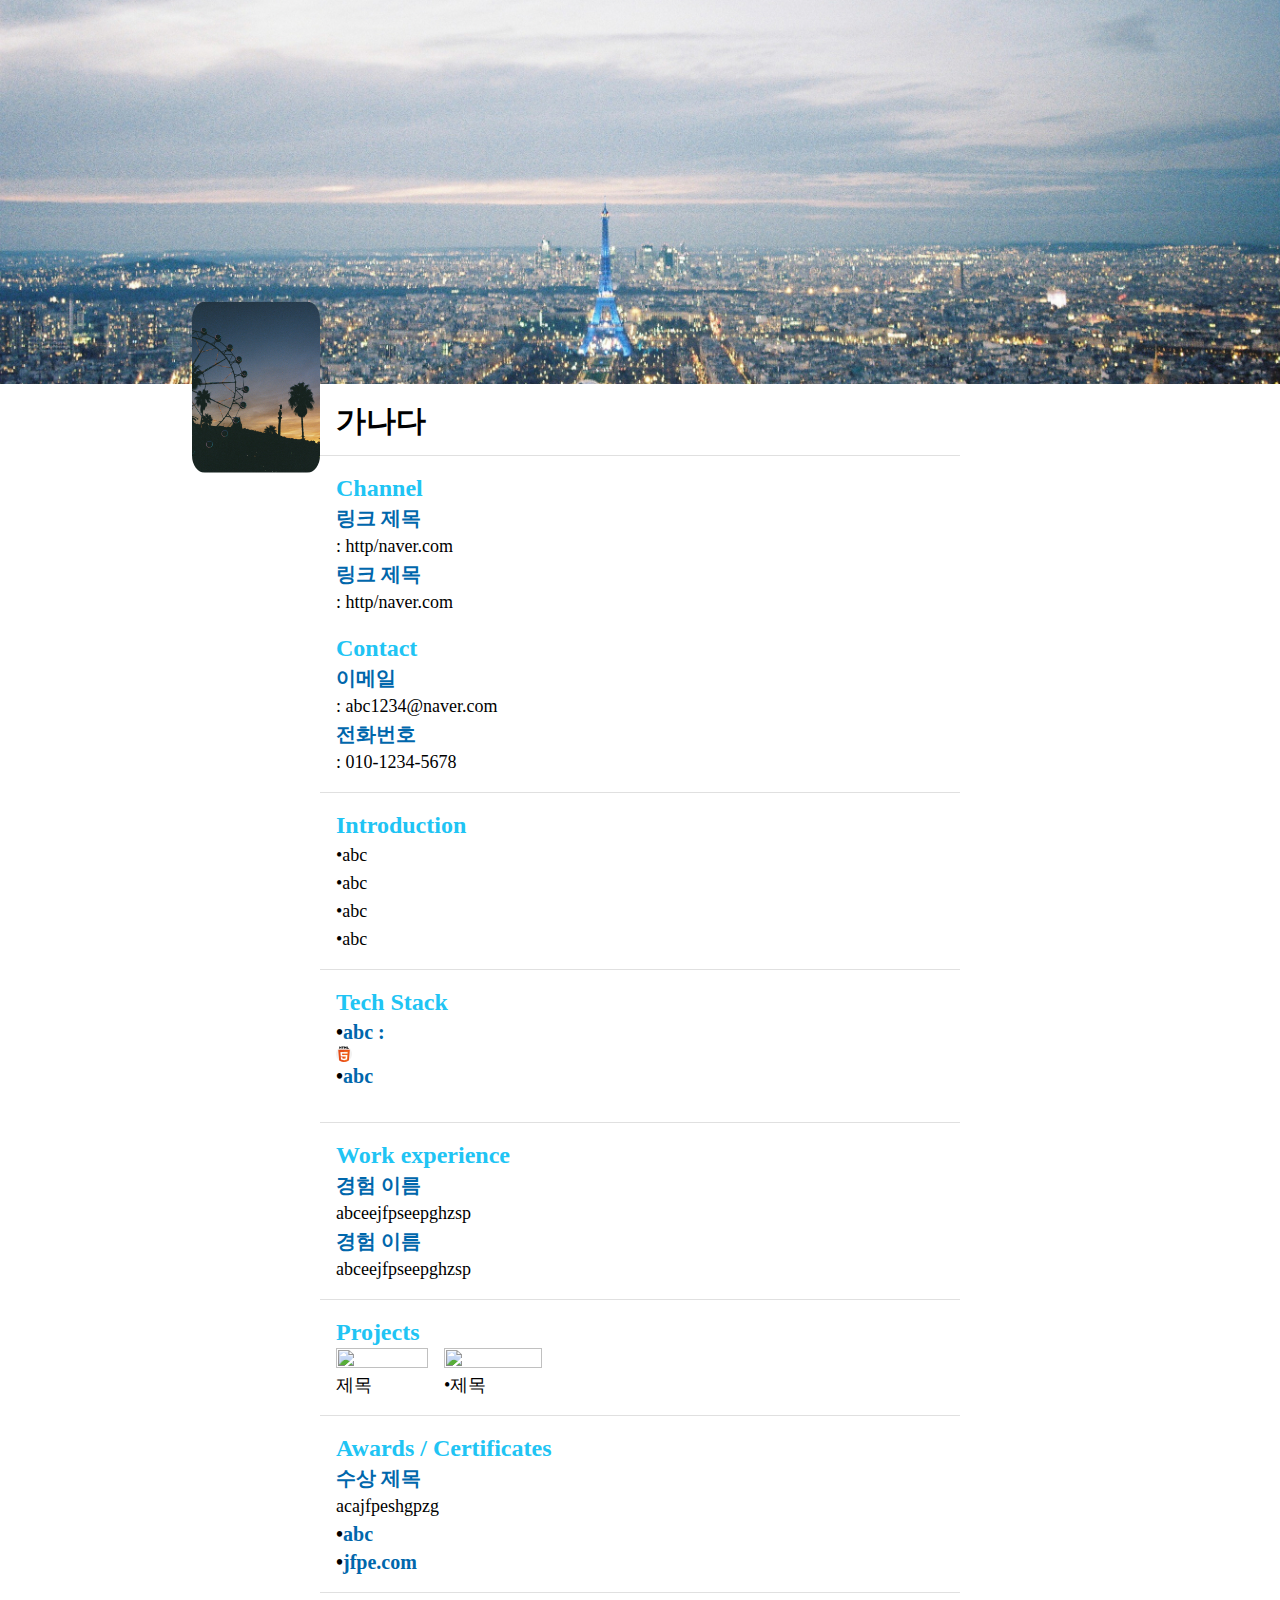
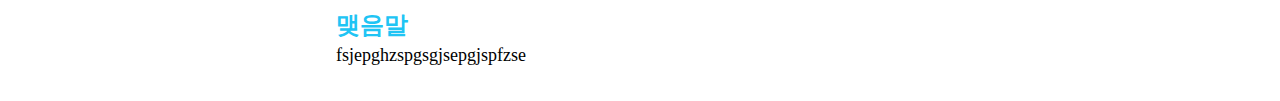
==== index.html @ d82698fc ":lipstick: 추가 수정 사항 작성" ====
<!DOCTYPE html>
<html lang="en">
  <head>
    <meta charset="UTF-8" />
    <meta name="viewport" content="width=device-width, initial-scale=1.0" />
    <title>Document</title>
    <link rel="stylesheet" href="reset.css" />
    <link rel="stylesheet" href="style.css" />
  </head>

  <body>
    <div class="img_background_container">
      <img src="./000024.JPG" alt="Background Image" class="img_background" />
      <!-- <h2 class="text_l">Background Image</h2> -->
      <img src="./000038.JPG" alt="Profile Image" class="img_profile" />
    </div>
    <div class="container">
      <!-- title -->
      <div class="container_content">
        <h1 class="text_xl">가나다</h1>
      </div>
      <div class="line"></div>
      <!-- channel -->
      <div class="container_divide">
        <div class="container_card">
          <h2 class="text_l">Channel</h2>
          <p class="text_m">링크 제목</p>
          <p class="text_s">: http/naver.com</p>
          <p class="text_m">링크 제목</p>
          <p class="text_s">: http/naver.com</p>
        </div>
        <!-- contact -->
        <div class="container_card">
          <h2 class="text_l">Contact</h2>
          <p class="text_m">이메일</p>
          <p class="text_s">: abc1234@naver.com</p>
          <p class="text_m">전화번호</p>
          <p class="text_s">: 010-1234-5678</p>
        </div>
      </div>
      <div class="line"></div>
      <!-- introduction -->
      <div class="container_content">
        <h2 class="text_l">Introduction</h2>
        <ul>
          <li><span class="text_s"> <span class="dot">&#8226;</span>abc</span></li>
          <li><span class="text_s"><span class="dot">&#8226;</span>abc</span></li>
          <li><span class="text_s"><span class="dot">&#8226;</span>abc</span></li>
          <li><span class="text_s"><span class="dot">&#8226;</span>abc</span></li>
        </ul>
      </div>
      <div class="line"></div>
      <!-- tech stack -->
      <div class="container_content">
        <h2 class="text_l">Tech Stack</h2>
        <ul>
          <li>
            <span class="text_m"><span class="dot">&#8226;</span>abc : </span>
            <img src="./html_icon.png" alt="Tech Image" class="img_tech" />
          </li>
          <li><span class="text_m"><span class="dot">&#8226;</span>abc</span></li>
        </ul>
        <img src="" alt="" class="img_tech" />
      </div>
      <div class="line"></div>

      <!-- work experience -->
      <div class="container_content">
        <h2 class="text_l">Work experience</h2>
        <p class="text_m">경험 이름</p>
        <p class="text_s">abceejfpseepghzsp</p>
        <p class="text_m">경험 이름</p>
        <p class="text_s">abceejfpseepghzsp</p>
      </div>
      <div class="line"></div>

      <!-- projects -->
      <div class="container_content">
        <h2 class="text_l">Projects</h2>
      </div>
      <!-- card -->
      <div class="container_divide">
        <a href="./test.html">
          <div class="container_card">
            <img src="" alt="" class="img_card" />
            <span class="text_s">제목</span>
          </div>
        </a>
        <a href="./test.html">
          <div class="container_card">
            <img src="" alt="" class="img_card" />
            <span class="text_s"><span class="dot">&#8226;</span>제목</span>
          </div>
        </a>
      </div>
      <div class="line"></div>

      <!-- awards_certificates -->
      <div class="container_content">
        <h2 class="text_l">Awards / Certificates</h2>
        <p class="text_m">수상 제목</p>
        <p class="text_s">acajfpeshgpzg</p>
        <ul>
          <li><span class="text_m"><span class="dot">&#8226;</span>abc</span></li>
          <li><span class="text_m"><span class="dot">&#8226;</span>jfpe.com</span></li>
        </ul>
      </div>
      <div class="line"></div>

      <!-- epilogue -->
      <div class="container_content">
        <h2 class="text_l">맺음말</h2>
        <span class="text_s">fsjepghzspgsgjsepgjspfzse</span>
      </div>
    </div>
  </body>
</html>
---- style.css ----
/* Container */

.container {
  width: 100%;
  max-width: 1920px;
  min-width: 1024px;
  margin: 16px 0 32px 0; /* 상하좌우 margin을 32px로 설정하고 중앙 정렬 */
  padding-left: 25%; /* 창 너비의 25%를 패딩으로 설정 */
  padding-right: 25%; /* 창 너비의 25%를 패딩으로 설정 */
  box-sizing: border-box;
  scroll-snap-align: start; /* 스크롤 스냅 포인트 설정 */
}

@media (max-width: 1024px) {
  .container {
    padding-left: 0; /* 작은 화면에서는 패딩 제거 */
    padding-right: 0; /* 작은 화면에서는 패딩 제거 */
  }
}

.container_content {
  width: 100%;
  height: fit-content;
  margin: 0 16px 0 16px; /* 좌우 padding을 16px로 설정 */
}

.container_card {
  width: 100%;
  max-width: 360px;
  margin: 16px auto; /* 상하좌우 margin을 16px로 설정하고 중앙 정렬 */
  /* padding-left: 12vw; 
    padding-right: 12vw; */
  /* box-sizing: border-box; */
}

.container_divide {
  display: flex;
  flex-wrap: wrap;
  gap: 16px;
}

.container_divide .container_card {
  flex: 1 1 calc(50% - 32px); /* 2열 배치, 16px 간격을 감안하여 너비 설정 */
  margin: 0 16px 0 16px; /* 좌우 margin을 16px로 설정 */
}

@media (max-width: 360px) {
  .container_divide {
    padding-left: 0; /* 작은 화면에서는 패딩 제거 */
    padding-right: 0; /* 작은 화면에서는 패딩 제거 */
  }
}

.img_background_container {
  position: relative;
}

/* Scroll Container */
.container_scroll {
  scroll-snap-type: y mandatory; /* 세로 방향 스크롤 스냅 설정 */
  overflow-y: scroll;
  height: 100vh;
  position: relative;
}

/* Fade in/out effect */
.container_scroll::before,
.container_scroll::after {
  content: "";
  position: fixed;
  left: 0;
  right: 0;
  height: 15%;
  pointer-events: none; /* 포인터 이벤트를 무시하여 투명한 영역이 클릭되지 않도록 함 */
  z-index: 1;
}

.container_scroll::before {
  top: 0;
  background: linear-gradient(to bottom, rgba(255, 255, 255, 1), rgba(255, 255, 255, 0));
}

.container_scroll::after {
  bottom: 0;
  background: linear-gradient(to top, rgba(255, 255, 255, 1), rgba(255, 255, 255, 0));
}

/* Text */

.text_xl {
  font-size: 1.875rem; /* 30px */
  line-height: 2.25rem; /* 36px */
  font-weight: 700; /* Bold */
}

.text_l {
  font-size: 1.5rem; /* 24px */
  line-height: 2rem; /* 32px */
  font-weight: 700; /* Bold */
  color: #20c4f4;
}

.text_m {
  font-size: 1.25rem; /* 20px */
  line-height: 1.75rem; /* 28px */
  font-weight: 600; /* Bold */
  color: #0067ac;
}

.text_s {
  font-size: 1.125rem; /* 18px */
  line-height: 1.75rem; /* 28px */
  font-weight: 500; /* Bold */
}

.img_profile {
  width: 100%; /* 이미지가 부모 요소의 너비에 맞게 조절됨 */
  max-width: 10vw; /* 최대 너비를 15vw로 설정 */
  aspect-ratio: 3 / 4; /* 비율을 3:4로 설정 */
  object-fit: cover; /* 이미지가 비율을 유지하면서 전체 영역을 채우도록 설정 */
  position: absolute;
  top: 100%;
  left: 15%;
  transform: translateY(-50%);
  border-radius: 10%;
}

.img_tech {
  height: 16px; /* 높이를 16px로 설정 */
  width: auto; /* 너비를 이미지 비율에 맞게 자동 조정 */
  display: block; /* 블록 요소로 설정하여 높이와 너비가 적용되도록 함 */
}

.img_card {
  width: 100%; /* 너비를 부모 요소의 너비에 맞게 설정 */
  height: 60%; /* 높이를 부모 요소 높이의 60%로 설정 */
  object-fit: cover; /* 이미지가 비율을 유지하면서 전체 영역을 채우도록 설정 */
}

.img_background {
  width: 100vw; /* 너비를 뷰포트 너비의 100%로 설정 */
  height: 30vw; /* 높이를 뷰포트 너비의 30%로 설정 */
  object-fit: cover; /* 이미지가 비율을 유지하면서 전체 영역을 채우도록 설정 */
  position: relative; /* 포지션을 상대적으로 설정 */
}

.line {
  width: 100%; /* 너비를 부모 요소의 너비에 맞게 설정 */
  height: 1px; /* 높이를 1px로 설정 */
  background: #e0e0e0; /* 배경색을 회색으로 설정 */
  margin: 16px 0; /* 상하 margin을 16px로 설정 */
}

.dot {
    color: #000;
}
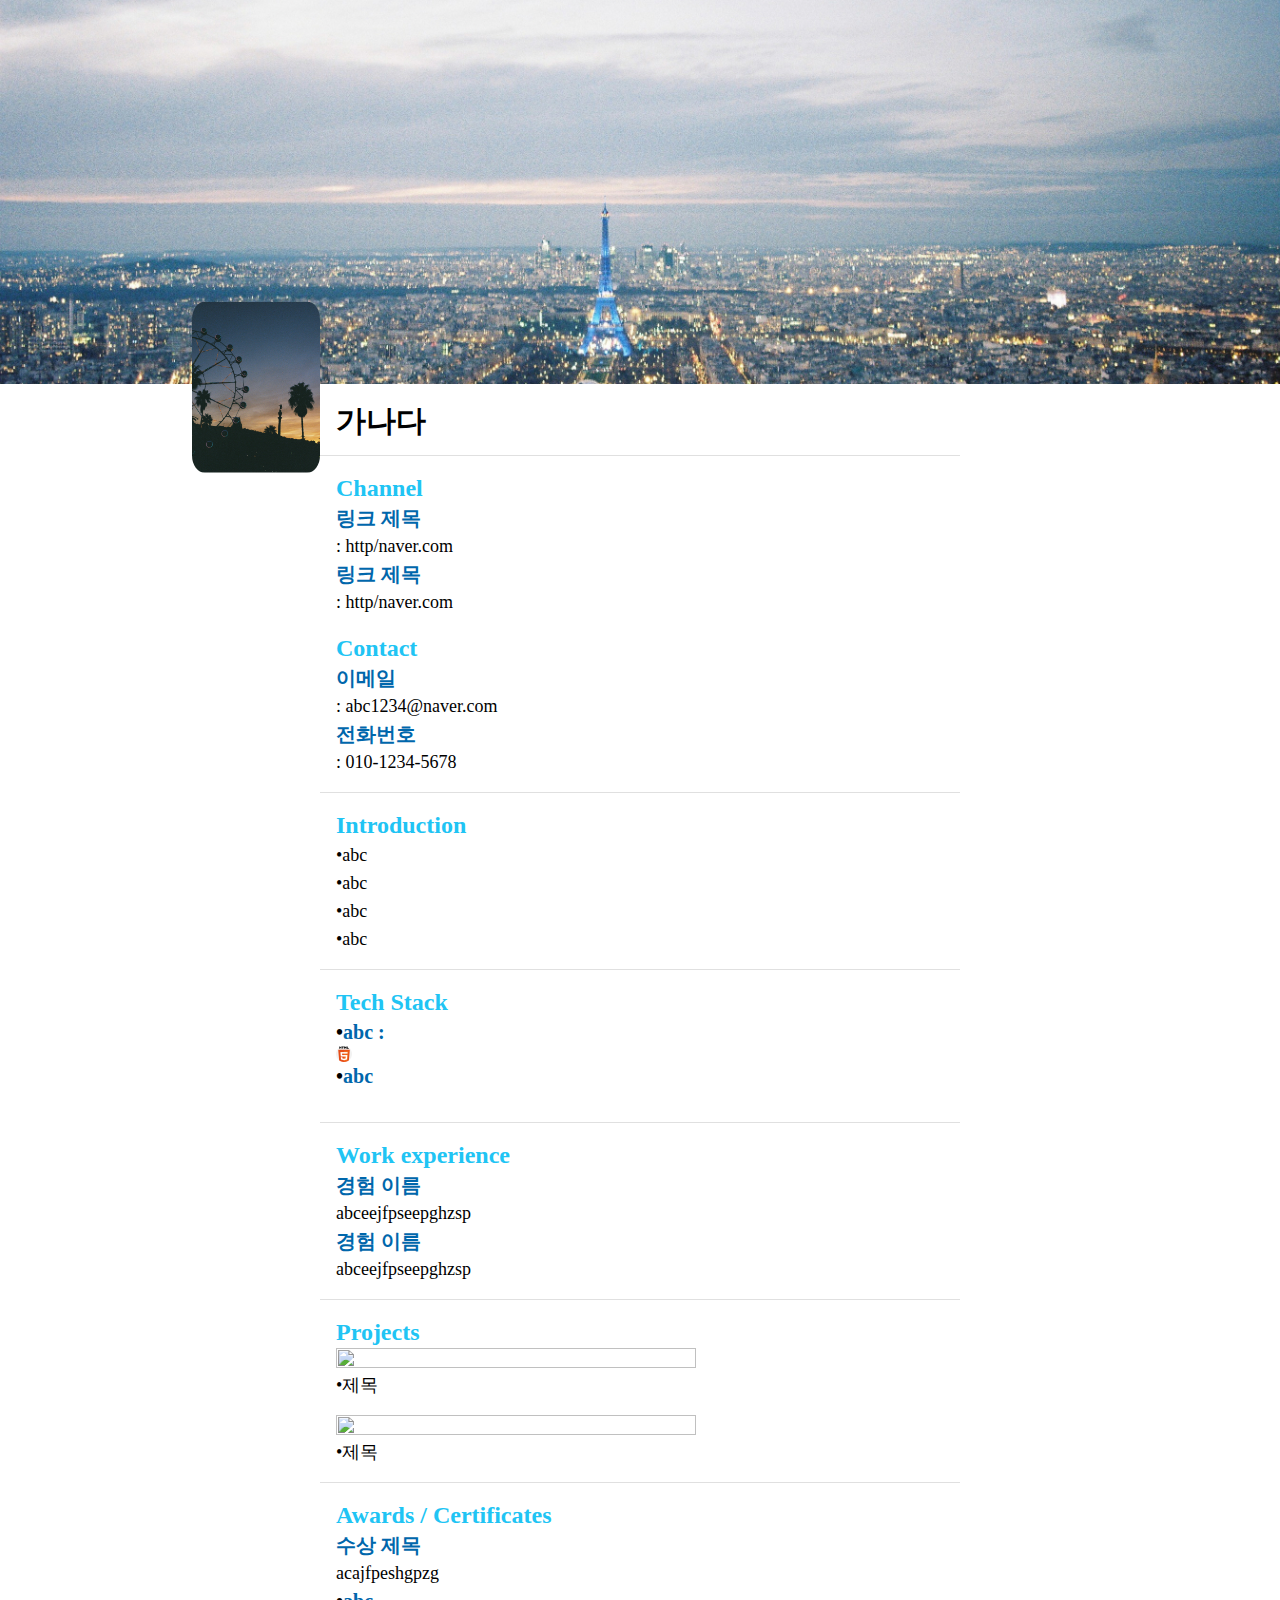
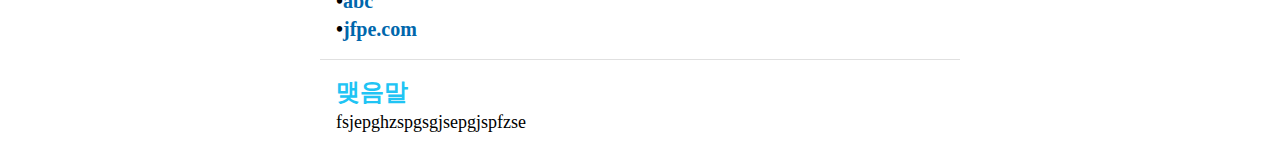
==== commit a11db4b8: ":lipstick: a태그 수정" ====
--- a/index.html
+++ b/index.html
@@ -80,14 +80,14 @@
       </div>
       <!-- card -->
       <div class="container_divide">
-        <a href="./test.html">
-          <div class="container_card">
+        <a href="./test.html" class="container_card">
+          <div>
             <img src="" alt="" class="img_card" />
-            <span class="text_s">제목</span>
+            <span class="text_s"><span class="dot">&#8226;</span>제목</span>
           </div>
         </a>
-        <a href="./test.html">
-          <div class="container_card">
+        <a href="./test.html" class="container_card">
+          <div>
             <img src="" alt="" class="img_card" />
             <span class="text_s"><span class="dot">&#8226;</span>제목</span>
           </div>
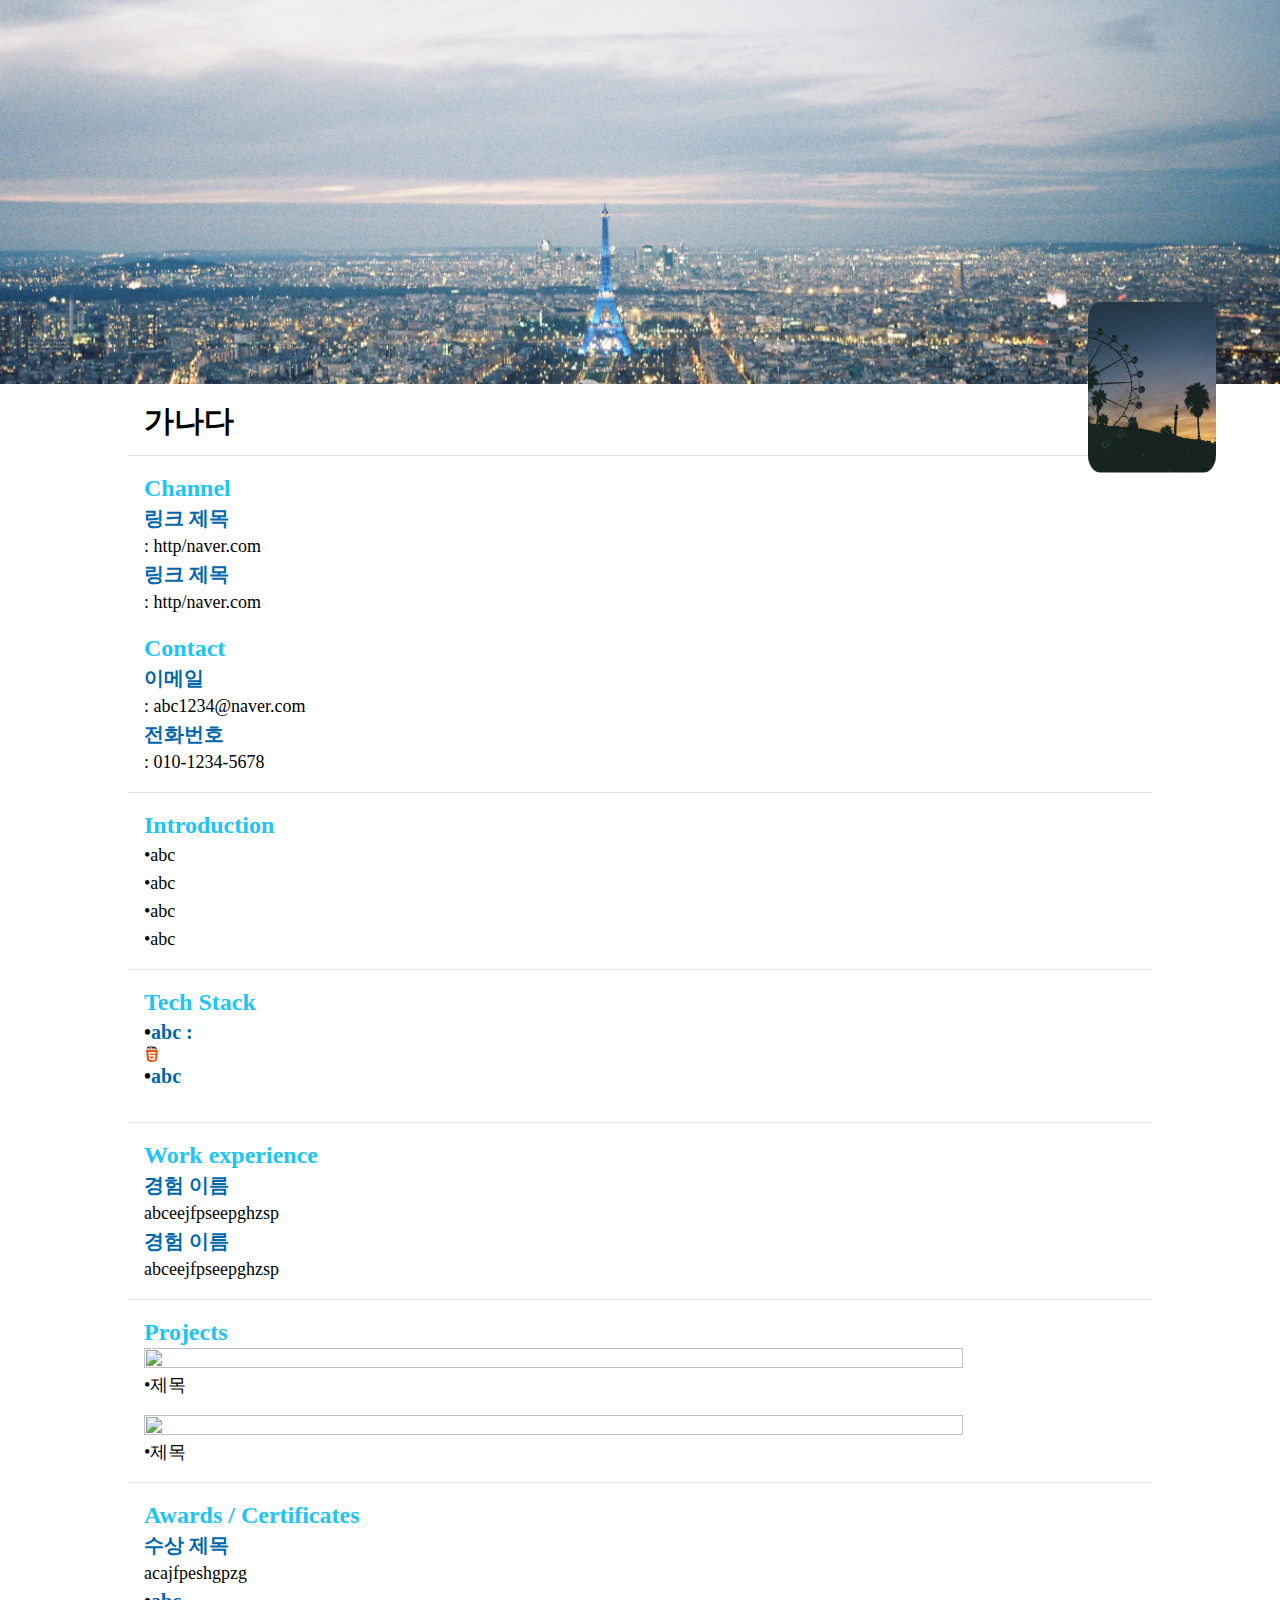
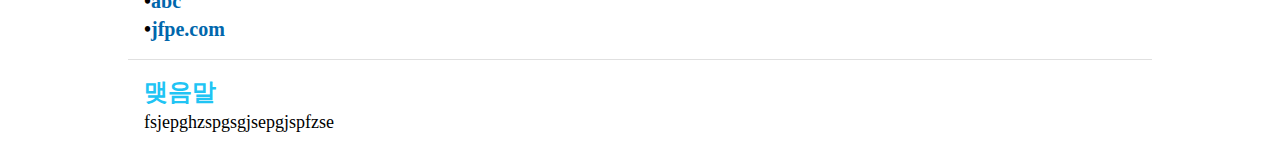
==== commit 29df4e58: ":lipstick: 반응형 개선" ====
--- a/index.html
+++ b/index.html
@@ -11,19 +11,19 @@
   <body>
     <div class="img_background_container">
       <img src="./000024.JPG" alt="Background Image" class="img_background" />
-      <!-- <h2 class="text_l">Background Image</h2> -->
+      <!-- <span class="text_l">Background Image</span> -->
       <img src="./000038.JPG" alt="Profile Image" class="img_profile" />
     </div>
     <div class="container">
       <!-- title -->
       <div class="container_content">
-        <h1 class="text_xl">가나다</h1>
+        <span class="text_xl">가나다</span>
       </div>
       <div class="line"></div>
       <!-- channel -->
       <div class="container_divide">
         <div class="container_card">
-          <h2 class="text_l">Channel</h2>
+          <span class="text_l">Channel</span>
           <p class="text_m">링크 제목</p>
           <p class="text_s">: http/naver.com</p>
           <p class="text_m">링크 제목</p>
@@ -31,7 +31,7 @@
         </div>
         <!-- contact -->
         <div class="container_card">
-          <h2 class="text_l">Contact</h2>
+          <span class="text_l">Contact</span>
           <p class="text_m">이메일</p>
           <p class="text_s">: abc1234@naver.com</p>
           <p class="text_m">전화번호</p>
@@ -41,7 +41,7 @@
       <div class="line"></div>
       <!-- introduction -->
       <div class="container_content">
-        <h2 class="text_l">Introduction</h2>
+        <span class="text_l">Introduction</span>
         <ul>
           <li><span class="text_s"> <span class="dot">&#8226;</span>abc</span></li>
           <li><span class="text_s"><span class="dot">&#8226;</span>abc</span></li>
@@ -52,7 +52,7 @@
       <div class="line"></div>
       <!-- tech stack -->
       <div class="container_content">
-        <h2 class="text_l">Tech Stack</h2>
+        <span class="text_l">Tech Stack</span>
         <ul>
           <li>
             <span class="text_m"><span class="dot">&#8226;</span>abc : </span>
@@ -66,7 +66,7 @@
 
       <!-- work experience -->
       <div class="container_content">
-        <h2 class="text_l">Work experience</h2>
+        <span class="text_l">Work experience</span>
         <p class="text_m">경험 이름</p>
         <p class="text_s">abceejfpseepghzsp</p>
         <p class="text_m">경험 이름</p>
@@ -76,7 +76,7 @@
 
       <!-- projects -->
       <div class="container_content">
-        <h2 class="text_l">Projects</h2>
+        <span class="text_l">Projects</span>
       </div>
       <!-- card -->
       <div class="container_divide">
@@ -97,7 +97,7 @@
 
       <!-- awards_certificates -->
       <div class="container_content">
-        <h2 class="text_l">Awards / Certificates</h2>
+        <span class="text_l">Awards / Certificates</span>
         <p class="text_m">수상 제목</p>
         <p class="text_s">acajfpeshgpzg</p>
         <ul>
@@ -109,8 +109,8 @@
 
       <!-- epilogue -->
       <div class="container_content">
-        <h2 class="text_l">맺음말</h2>
-        <span class="text_s">fsjepghzspgsgjsepgjspfzse</span>
+        <span class="text_l">맺음말</span>
+        <p class="text_s">fsjepghzspgsgjsepgjspfzse</p>
       </div>
     </div>
   </body>
--- a/style.css
+++ b/style.css
@@ -3,7 +3,6 @@
 .container {
   width: 100%;
   max-width: 1920px;
-  min-width: 1024px;
   margin: 16px 0 32px 0; /* 상하좌우 margin을 32px로 설정하고 중앙 정렬 */
   padding-left: 25%; /* 창 너비의 25%를 패딩으로 설정 */
   padding-right: 25%; /* 창 너비의 25%를 패딩으로 설정 */
@@ -11,27 +10,30 @@
   scroll-snap-align: start; /* 스크롤 스냅 포인트 설정 */
 }
 
-@media (max-width: 1024px) {
+@media (max-width: 1600px) {
   .container {
-    padding-left: 0; /* 작은 화면에서는 패딩 제거 */
-    padding-right: 0; /* 작은 화면에서는 패딩 제거 */
+    padding-left: 10%; /* 작은 화면에서는 패딩 제거 */
+    padding-right: 10%; /* 작은 화면에서는 패딩 제거 */
   }
 }
 
 .container_content {
-  width: 100%;
+  width: fit-content;
   height: fit-content;
-  margin: 0 16px 0 16px; /* 좌우 padding을 16px로 설정 */
+  padding: 0 16px 0 16px; /* 좌우 padding을 16px로 설정 */
 }
 
 .container_card {
   width: 100%;
   max-width: 360px;
-  margin: 16px auto; /* 상하좌우 margin을 16px로 설정하고 중앙 정렬 */
-  /* padding-left: 12vw; 
-    padding-right: 12vw; */
-  /* box-sizing: border-box; */
+  margin: 16px auto;
 }
+
+@media (max-width: 1600px) {
+    .container_divide .container_card {
+        max-width: 80%;
+    }
+  }
 
 .container_divide {
   display: flex;
@@ -40,16 +42,18 @@
 }
 
 .container_divide .container_card {
+    width: 100%;
   flex: 1 1 calc(50% - 32px); /* 2열 배치, 16px 간격을 감안하여 너비 설정 */
   margin: 0 16px 0 16px; /* 좌우 margin을 16px로 설정 */
 }
 
-@media (max-width: 360px) {
-  .container_divide {
-    padding-left: 0; /* 작은 화면에서는 패딩 제거 */
-    padding-right: 0; /* 작은 화면에서는 패딩 제거 */
+@media (max-width: 700px) {
+    .container_divide {
+      padding-left: 0; /* 작은 화면에서는 패딩 제거 */
+      padding-right: 0; /* 작은 화면에서는 패딩 제거 */
+      flex-direction: column; /* 세로 방향으로 배치 */
+    }
   }
-}
 
 .img_background_container {
   position: relative;
@@ -125,6 +129,15 @@
   border-radius: 10%;
 }
 
+@media (max-width: 1600px) {
+    .img_profile {
+        position: absolute;
+        top: 100%;
+        left: 85%;
+        transform: translateY(-50%);
+    }
+  }
+
 .img_tech {
   height: 16px; /* 높이를 16px로 설정 */
   width: auto; /* 너비를 이미지 비율에 맞게 자동 조정 */
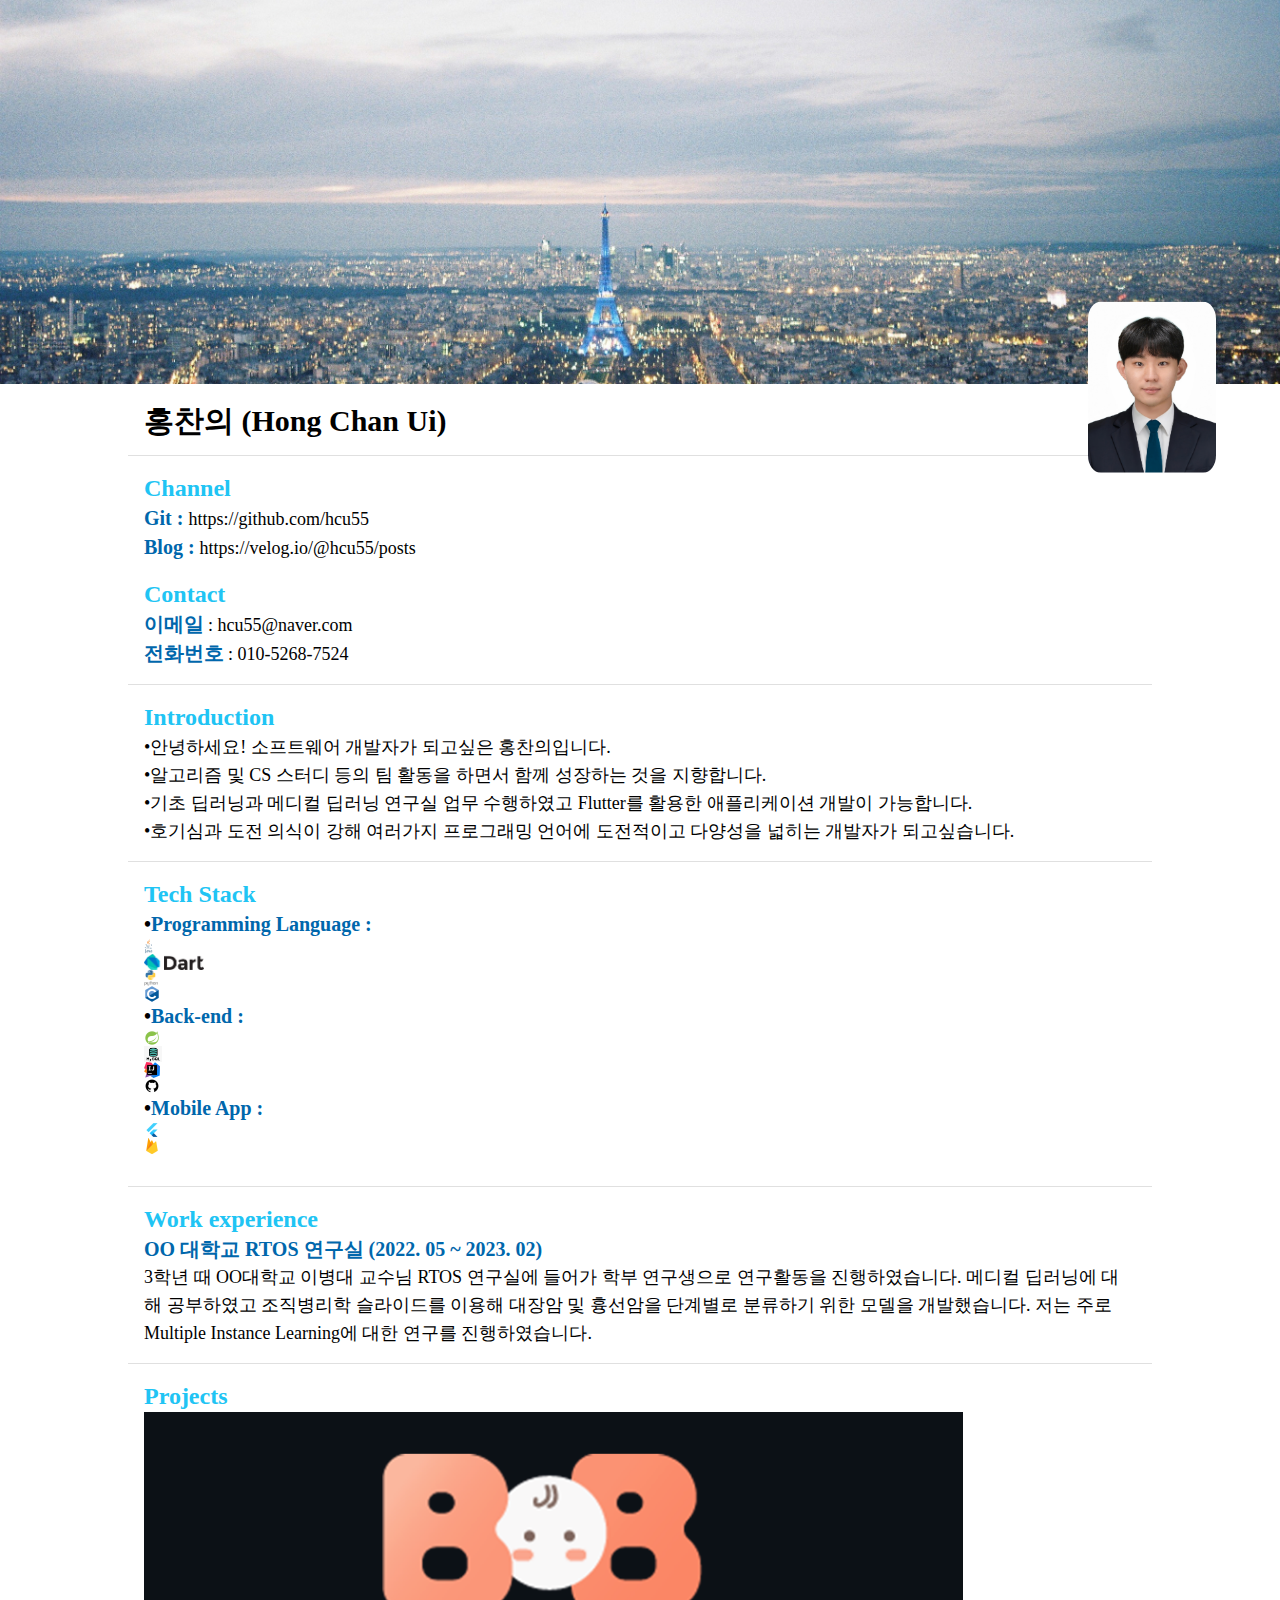
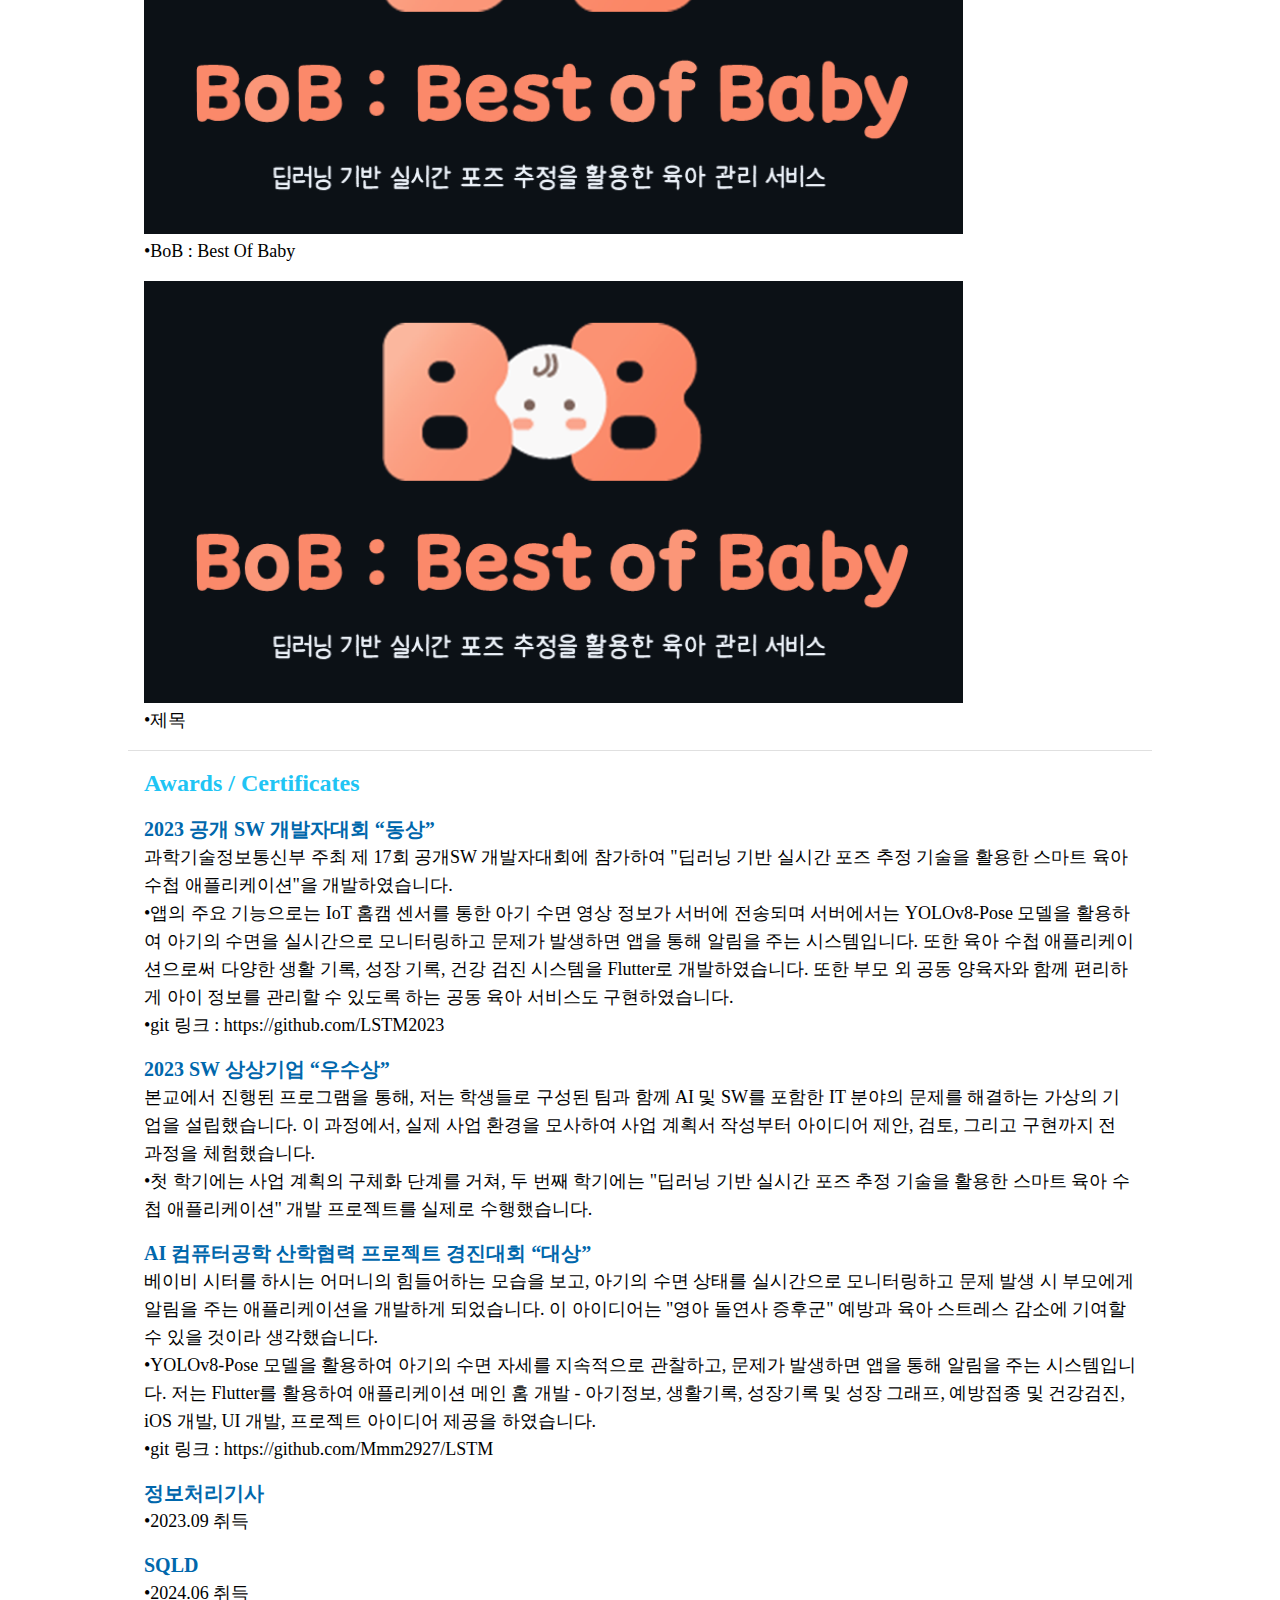
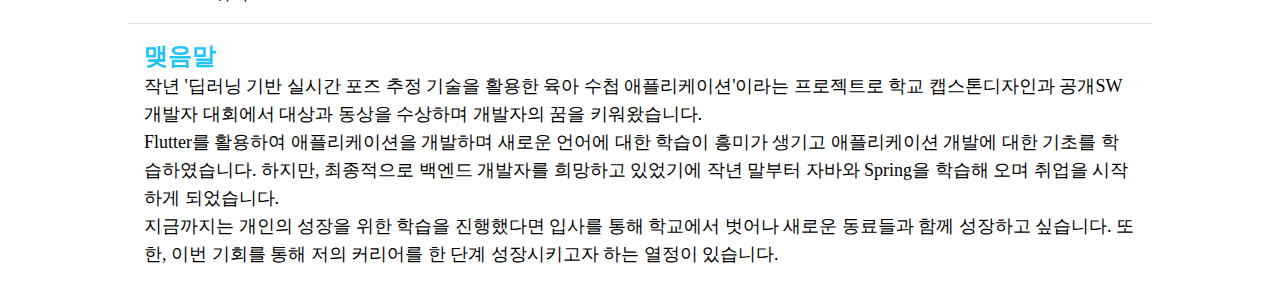
==== commit dfef3fa8: ":lipstick: Index.html 내용 추가 및 이미지 추가" ====
--- a/index.html
+++ b/index.html
@@ -10,32 +10,35 @@
 
   <body>
     <div class="img_background_container">
-      <img src="./000024.JPG" alt="Background Image" class="img_background" />
+      <img src="./src/img/000024.JPG" alt="Background Image" class="img_background" />
       <!-- <span class="text_l">Background Image</span> -->
-      <img src="./000038.JPG" alt="Profile Image" class="img_profile" />
+      <img src="./src/img/profile_img.jpg" alt="Profile Image" class="img_profile" />
     </div>
     <div class="container">
       <!-- title -->
       <div class="container_content">
-        <span class="text_xl">가나다</span>
+        <span class="text_xl">홍찬의 (Hong Chan Ui)</span>
       </div>
       <div class="line"></div>
       <!-- channel -->
       <div class="container_divide">
         <div class="container_card">
-          <span class="text_l">Channel</span>
-          <p class="text_m">링크 제목</p>
-          <p class="text_s">: http/naver.com</p>
-          <p class="text_m">링크 제목</p>
-          <p class="text_s">: http/naver.com</p>
+          <p class="text_l">Channel</p>
+          <span class="text_m">Git : </span>
+          <a href="https://github.com/hcu55"><span class="text_s">https://github.com/hcu55</span></a>
+          <br>
+          <span class="text_m">Blog : </span>
+          <a href="https://velog.io/@hcu55/posts"><span class="text_s">https://velog.io/@hcu55/posts</span></a>
+          
         </div>
         <!-- contact -->
         <div class="container_card">
-          <span class="text_l">Contact</span>
-          <p class="text_m">이메일</p>
-          <p class="text_s">: abc1234@naver.com</p>
-          <p class="text_m">전화번호</p>
-          <p class="text_s">: 010-1234-5678</p>
+          <p class="text_l">Contact</p>
+          <span class="text_m">이메일</span>
+          <span class="text_s">: hcu55@naver.com</span>
+          <br>
+          <span class="text_m">전화번호</span>
+          <span class="text_s">: 010-5268-7524</span>
         </div>
       </div>
       <div class="line"></div>
@@ -43,10 +46,10 @@
       <div class="container_content">
         <span class="text_l">Introduction</span>
         <ul>
-          <li><span class="text_s"> <span class="dot">&#8226;</span>abc</span></li>
-          <li><span class="text_s"><span class="dot">&#8226;</span>abc</span></li>
-          <li><span class="text_s"><span class="dot">&#8226;</span>abc</span></li>
-          <li><span class="text_s"><span class="dot">&#8226;</span>abc</span></li>
+          <li><span class="text_s"> <span class="dot">&#8226;</span>안녕하세요! 소프트웨어 개발자가 되고싶은 홍찬의입니다.</span></li>
+          <li><span class="text_s"><span class="dot">&#8226;</span>알고리즘 및 CS 스터디 등의 팀 활동을 하면서 함께 성장하는 것을 지향합니다.</span></li>
+          <li><span class="text_s"><span class="dot">&#8226;</span>기초 딥러닝과 메디컬 딥러닝 연구실 업무 수행하였고 Flutter를 활용한 애플리케이션 개발이 가능합니다.</span></li>
+          <li><span class="text_s"><span class="dot">&#8226;</span>호기심과 도전 의식이 강해 여러가지 프로그래밍 언어에 도전적이고 다양성을 넓히는 개발자가 되고싶습니다.</span></li>
         </ul>
       </div>
       <div class="line"></div>
@@ -55,10 +58,23 @@
         <span class="text_l">Tech Stack</span>
         <ul>
           <li>
-            <span class="text_m"><span class="dot">&#8226;</span>abc : </span>
-            <img src="./html_icon.png" alt="Tech Image" class="img_tech" />
+            <span class="text_m"><span class="dot">&#8226;</span>Programming Language : </span>
+            <img src="./src/icon/java_icon.png" alt="Tech Image" class="img_tech" />
+            <img src="./src/icon/dart.png" alt="Tech Image" class="img_tech" />
+            <img src="./src/icon/python.ico" alt="Tech Image" class="img_tech" />
+            <img src="./src/icon/c.ico" alt="Tech Image" class="img_tech" />
           </li>
-          <li><span class="text_m"><span class="dot">&#8226;</span>abc</span></li>
+          <li>
+            <span class="text_m"><span class="dot">&#8226;</span>Back-end :</span>
+            <img src="./src/icon/spring.png" alt="Tech Image" class="img_tech" />
+            <img src="./src/icon/mysql_img.png" alt="Tech Image" class="img_tech" />
+            <img src="./src/icon/intellij.png" alt="Tech Image" class="img_tech" />
+            <img src="./src/icon/git.png" alt="Tech Image" class="img_tech" />
+          </li>
+          <li>
+            <span class="text_m"><span class="dot">&#8226;</span>Mobile App :</span>
+            <img src="./src/icon/flutter.ico" alt="Tech Image" class="img_tech" />
+            <img src="./src/icon/firebase.ico" alt="Tech Image" class="img_tech" />
         </ul>
         <img src="" alt="" class="img_tech" />
       </div>
@@ -67,10 +83,10 @@
       <!-- work experience -->
       <div class="container_content">
         <span class="text_l">Work experience</span>
-        <p class="text_m">경험 이름</p>
-        <p class="text_s">abceejfpseepghzsp</p>
-        <p class="text_m">경험 이름</p>
-        <p class="text_s">abceejfpseepghzsp</p>
+        <p class="text_m">OO 대학교 RTOS 연구실 (2022. 05 ~ 2023. 02)</p>
+        <p class="text_s">3학년 때 OO대학교 이병대 교수님 RTOS 연구실에 들어가 학부 연구생으로 연구활동을 진행하였습니다. 
+          메디컬 딥러닝에 대해 공부하였고 조직병리학 슬라이드를 이용해 대장암 및 흉선암을 단계별로 분류하기 위한 모델을 개발했습니다. 
+          저는 주로 Multiple Instance Learning에 대한 연구를 진행하였습니다.</p>
       </div>
       <div class="line"></div>
 
@@ -82,13 +98,13 @@
       <div class="container_divide">
         <a href="./test.html" class="container_card">
           <div>
-            <img src="" alt="" class="img_card" />
-            <span class="text_s"><span class="dot">&#8226;</span>제목</span>
+            <img src="./src/img/bob_project_img.png" alt="" class="img_card" />
+            <span class="text_s"><span class="dot">&#8226;</span>BoB : Best Of Baby</span>
           </div>
         </a>
         <a href="./test.html" class="container_card">
           <div>
-            <img src="" alt="" class="img_card" />
+            <img src="./src/img/bob_project_img.png" alt="" class="img_card" />
             <span class="text_s"><span class="dot">&#8226;</span>제목</span>
           </div>
         </a>
@@ -98,19 +114,59 @@
       <!-- awards_certificates -->
       <div class="container_content">
         <span class="text_l">Awards / Certificates</span>
-        <p class="text_m">수상 제목</p>
-        <p class="text_s">acajfpeshgpzg</p>
+        <br><br>
+        <p class="text_m">2023 공개 SW 개발자대회 “동상” </p>
+        <p class="text_s">과학기술정보통신부 주최 제 17회 공개SW 개발자대회에 참가하여 
+          "딥러닝 기반 실시간 포즈 추정 기술을 활용한 스마트 육아 수첩 애플리케이션"을 개발하였습니다.</p>
         <ul>
-          <li><span class="text_m"><span class="dot">&#8226;</span>abc</span></li>
-          <li><span class="text_m"><span class="dot">&#8226;</span>jfpe.com</span></li>
+          <li><span class="text_s"><span class="dot">&#8226;</span>앱의 주요 기능으로는 IoT 홈캠 센서를 통한 아기 수면 영상 정보가 서버에 전송되며 
+            서버에서는 YOLOv8-Pose 모델을 활용하여 아기의 수면을 실시간으로 모니터링하고 문제가 발생하면 앱을 통해 알림을 주는 시스템입니다. 
+            또한 육아 수첩 애플리케이션으로써 다양한 생활 기록, 성장 기록, 건강 검진 시스템을 Flutter로 개발하였습니다. 
+            또한 부모 외 공동 양육자와 함께 편리하게 아이 정보를 관리할 수 있도록 하는 공동 육아 서비스도 구현하였습니다.</span></li>
+          <li>
+            <span class="text_s"><span class="dot">&#8226;</span>git 링크 : https://github.com/LSTM2023</span>
+          </li>
+          <br>
         </ul>
+        <p class="text_m">2023 SW 상상기업 “우수상”</p>
+        <p class="text_s">본교에서 진행된 프로그램을 통해, 저는 학생들로 구성된 팀과 함께 AI 및 SW를 포함한 IT 분야의 문제를 해결하는 가상의 기업을 설립했습니다. 
+          이 과정에서, 실제 사업 환경을 모사하여 사업 계획서 작성부터 아이디어 제안, 검토, 그리고 구현까지 전 과정을 체험했습니다.</p>
+        <ul>
+          <li>
+            <span class="text_s"><span class="dot">&#8226;</span>첫 학기에는 사업 계획의 구체화 단계를 거쳐, 두 번째 학기에는 
+            "딥러닝 기반 실시간 포즈 추정 기술을 활용한 스마트 육아 수첩 애플리케이션" 개발 프로젝트를 실제로 수행했습니다.</span>
+          </li>
+          <br>
+        </ul>
+        <p class="text_m">AI 컴퓨터공학 산학협력 프로젝트 경진대회 “대상”</p>
+        <p class="text_s">베이비 시터를 하시는 어머니의 힘들어하는 모습을 보고, 아기의 수면 상태를 실시간으로 모니터링하고 문제 발생 시 부모에게 알림을 주는 애플리케이션을 개발하게 되었습니다. 
+          이 아이디어는 "영아 돌연사 증후군" 예방과 육아 스트레스 감소에 기여할 수 있을 것이라 생각했습니다.</p>
+        <ul>
+          <li><span class="text_s"><span class="dot">&#8226;</span>YOLOv8-Pose 모델을 활용하여 아기의 수면 자세를 지속적으로 관찰하고, 문제가 발생하면 앱을 통해 알림을 주는 시스템입니다.
+            저는 Flutter를 활용하여 애플리케이션 메인 홈 개발 - 아기정보, 생활기록, 성장기록 및 성장 그래프, 예방접종 및 건강검진, iOS 개발, UI 개발, 프로젝트 아이디어 제공을 하였습니다.</span></li>
+          <li>
+            <span class="text_s"><span class="dot">&#8226;</span>git 링크 : https://github.com/Mmm2927/LSTM</span>
+          </li>
+        </ul>
+        <br>
+        </ul>
+        <p class="text_m">정보처리기사</p>
+        <p class="text_s"><span class="dot">&#8226;</span>2023.09 취득</p>
+        <ul>
+        <br>
+        </ul>
+        <p class="text_m">SQLD</p>
+        <p class="text_s"><span class="dot">&#8226;</span>2024.06 취득</p>
+        <ul>
       </div>
       <div class="line"></div>
-
       <!-- epilogue -->
       <div class="container_content">
         <span class="text_l">맺음말</span>
-        <p class="text_s">fsjepghzspgsgjsepgjspfzse</p>
+        <p class="text_s">작년 '딥러닝 기반 실시간 포즈 추정 기술을 활용한 육아 수첩 애플리케이션'이라는 프로젝트로 학교 캡스톤디자인과 공개SW 개발자 대회에서 대상과 동상을 수상하며 개발자의 꿈을 키워왔습니다. 
+          <br> Flutter를 활용하여 애플리케이션을 개발하며 새로운 언어에 대한 학습이 흥미가 생기고 애플리케이션 개발에 대한 기초를 학습하였습니다.
+          하지만, 최종적으로 백엔드 개발자를 희망하고 있었기에 작년 말부터 자바와 Spring을 학습해 오며 취업을 시작하게 되었습니다. 
+          <br> 지금까지는 개인의 성장을 위한 학습을 진행했다면 입사를 통해 학교에서 벗어나 새로운 동료들과 함께 성장하고 싶습니다. 또한, 이번 기회를 통해 저의 커리어를 한 단계 성장시키고자 하는 열정이 있습니다.</p>
       </div>
     </div>
   </body>
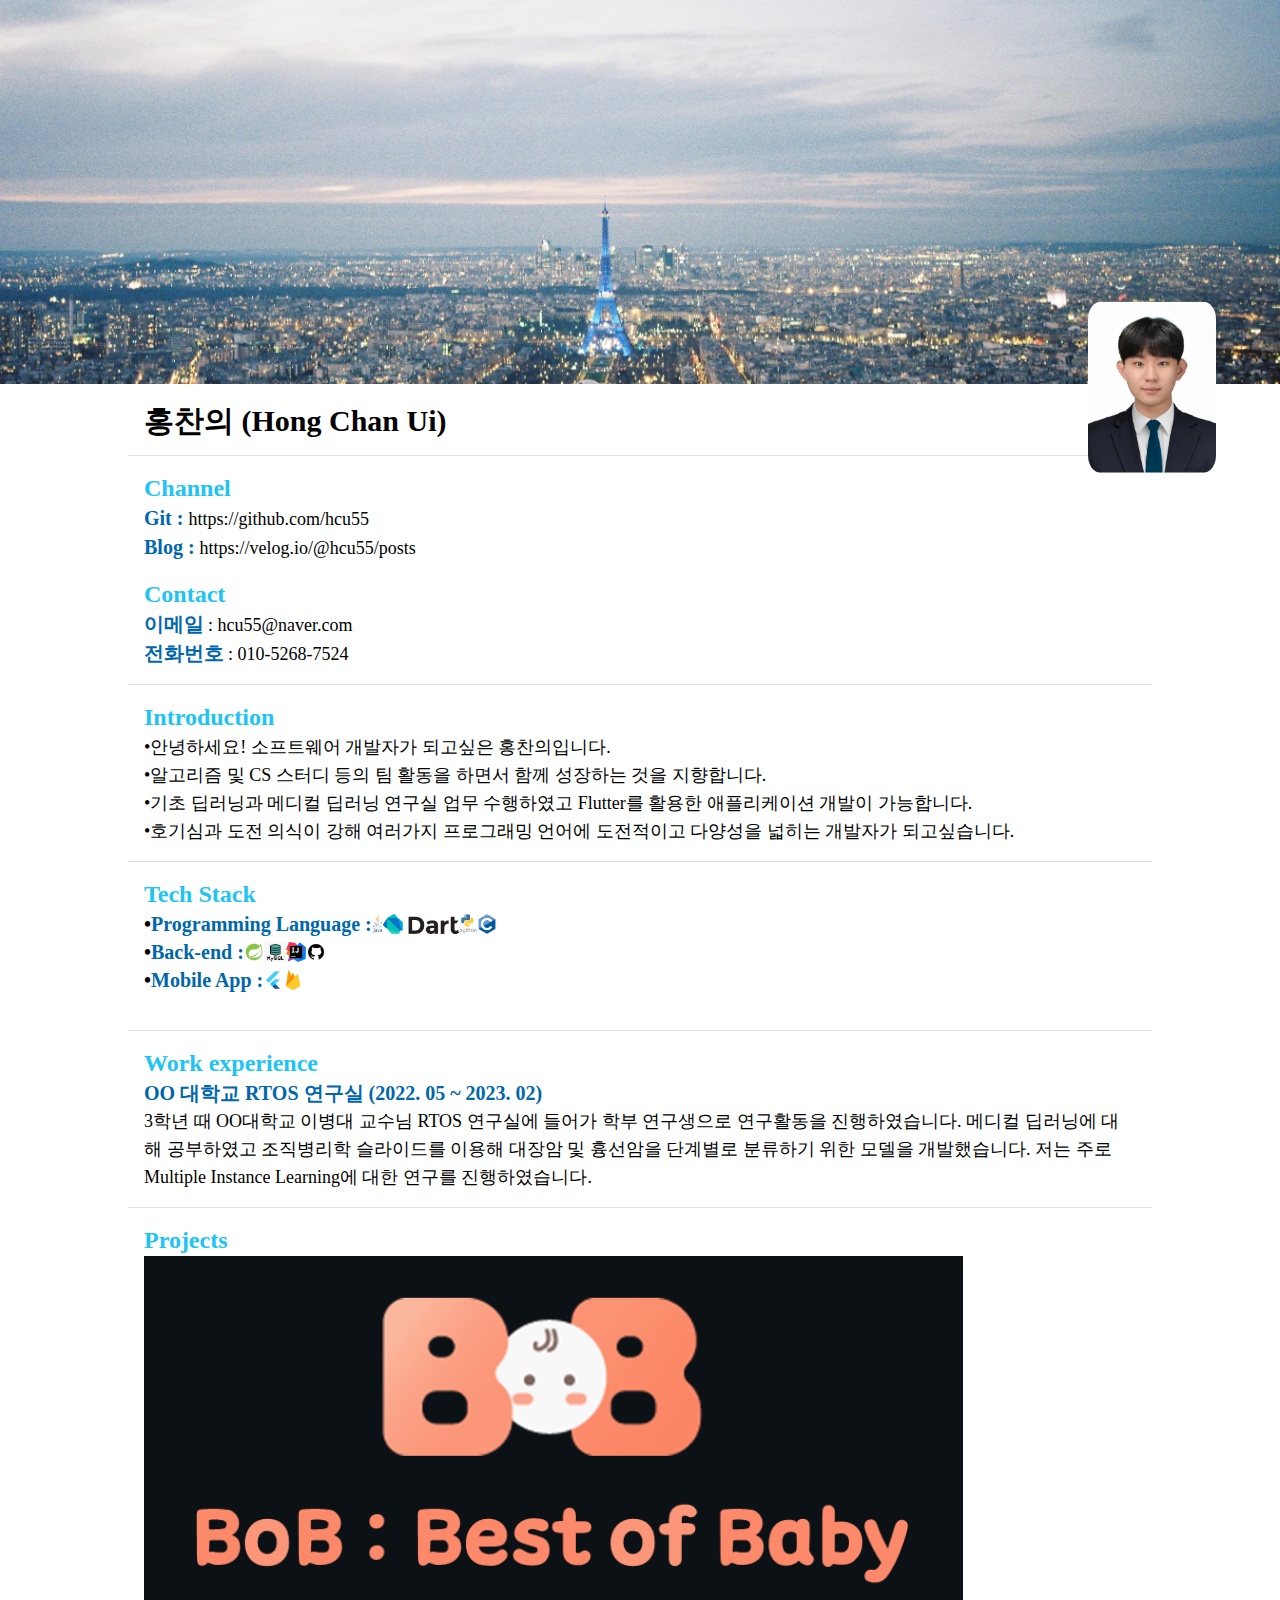
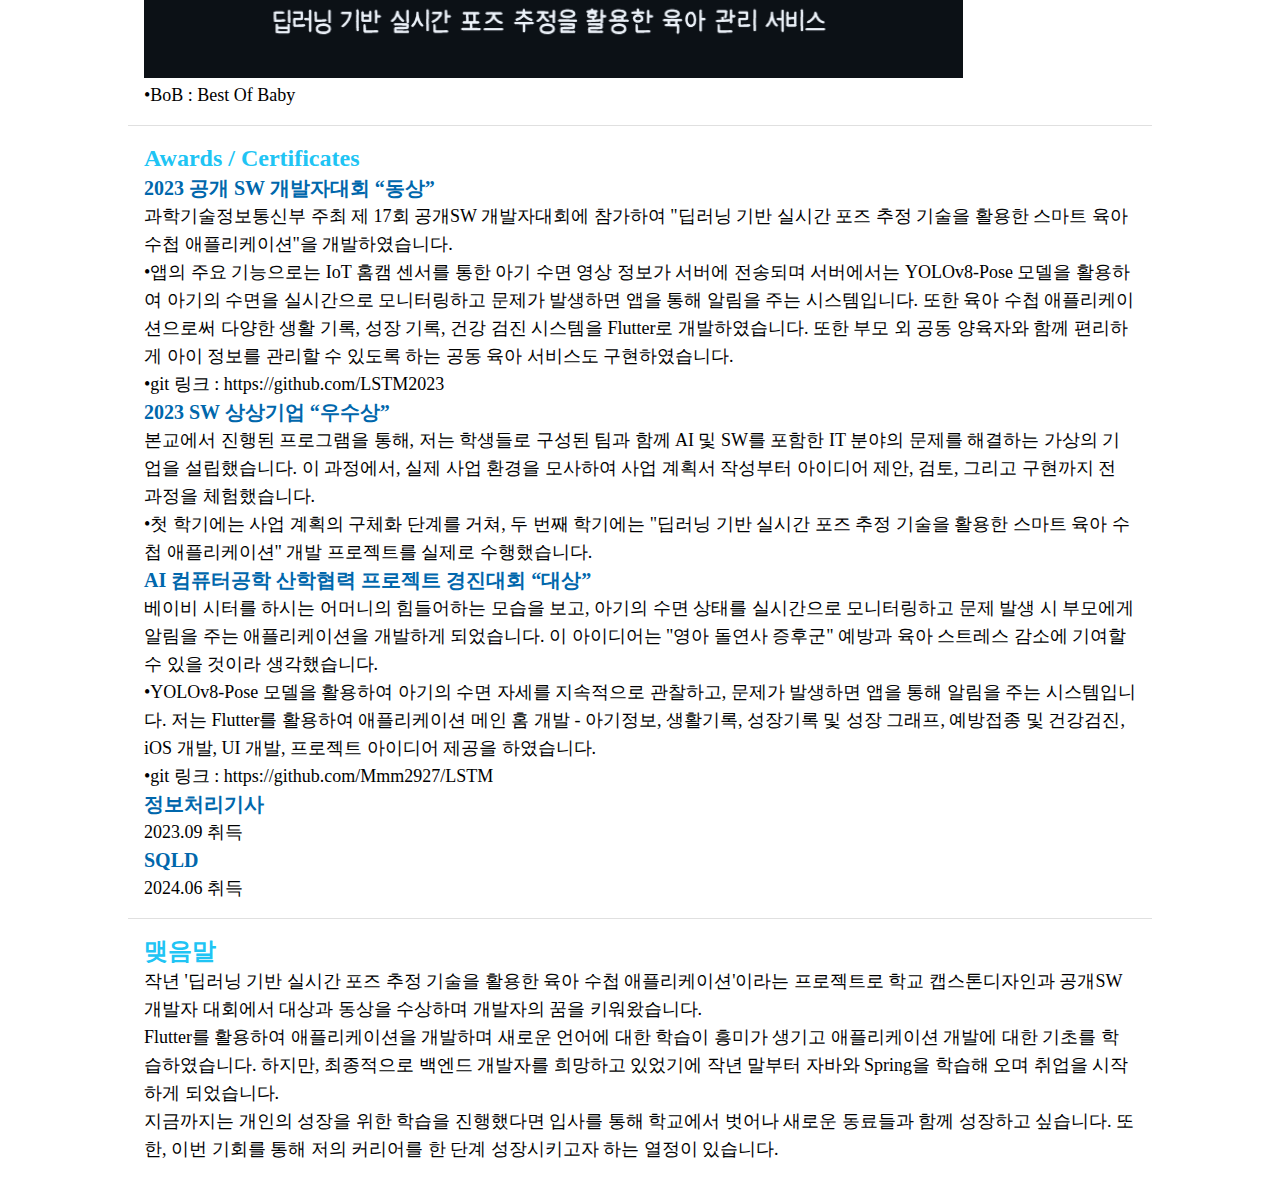
==== commit bee3750d: ":lipstick: 아이콘 정렬을 위한 스타일 수정" ====
--- a/index.html
+++ b/index.html
@@ -25,18 +25,21 @@
         <div class="container_card">
           <p class="text_l">Channel</p>
           <span class="text_m">Git : </span>
-          <a href="https://github.com/hcu55"><span class="text_s">https://github.com/hcu55</span></a>
-          <br>
+          <a href="https://github.com/hcu55"
+            ><span class="text_s">https://github.com/hcu55</span></a
+          >
+          <br />
           <span class="text_m">Blog : </span>
-          <a href="https://velog.io/@hcu55/posts"><span class="text_s">https://velog.io/@hcu55/posts</span></a>
-          
+          <a href="https://velog.io/@hcu55/posts"
+            ><span class="text_s">https://velog.io/@hcu55/posts</span></a
+          >
         </div>
         <!-- contact -->
         <div class="container_card">
           <p class="text_l">Contact</p>
           <span class="text_m">이메일</span>
           <span class="text_s">: hcu55@naver.com</span>
-          <br>
+          <br />
           <span class="text_m">전화번호</span>
           <span class="text_s">: 010-5268-7524</span>
         </div>
@@ -46,10 +49,30 @@
       <div class="container_content">
         <span class="text_l">Introduction</span>
         <ul>
-          <li><span class="text_s"> <span class="dot">&#8226;</span>안녕하세요! 소프트웨어 개발자가 되고싶은 홍찬의입니다.</span></li>
-          <li><span class="text_s"><span class="dot">&#8226;</span>알고리즘 및 CS 스터디 등의 팀 활동을 하면서 함께 성장하는 것을 지향합니다.</span></li>
-          <li><span class="text_s"><span class="dot">&#8226;</span>기초 딥러닝과 메디컬 딥러닝 연구실 업무 수행하였고 Flutter를 활용한 애플리케이션 개발이 가능합니다.</span></li>
-          <li><span class="text_s"><span class="dot">&#8226;</span>호기심과 도전 의식이 강해 여러가지 프로그래밍 언어에 도전적이고 다양성을 넓히는 개발자가 되고싶습니다.</span></li>
+          <li>
+            <span class="text_s">
+              <span class="dot">&#8226;</span>안녕하세요! 소프트웨어 개발자가 되고싶은
+              홍찬의입니다.</span
+            >
+          </li>
+          <li>
+            <span class="text_s"
+              ><span class="dot">&#8226;</span>알고리즘 및 CS 스터디 등의 팀 활동을 하면서 함께
+              성장하는 것을 지향합니다.</span
+            >
+          </li>
+          <li>
+            <span class="text_s"
+              ><span class="dot">&#8226;</span>기초 딥러닝과 메디컬 딥러닝 연구실 업무 수행하였고
+              Flutter를 활용한 애플리케이션 개발이 가능합니다.</span
+            >
+          </li>
+          <li>
+            <span class="text_s"
+              ><span class="dot">&#8226;</span>호기심과 도전 의식이 강해 여러가지 프로그래밍 언어에
+              도전적이고 다양성을 넓히는 개발자가 되고싶습니다.</span
+            >
+          </li>
         </ul>
       </div>
       <div class="line"></div>
@@ -75,7 +98,9 @@
             <span class="text_m"><span class="dot">&#8226;</span>Mobile App :</span>
             <img src="./src/icon/flutter.ico" alt="Tech Image" class="img_tech" />
             <img src="./src/icon/firebase.ico" alt="Tech Image" class="img_tech" />
-        </ul>
+          </li>
+        </ul>
+
         <img src="" alt="" class="img_tech" />
       </div>
       <div class="line"></div>
@@ -84,9 +109,12 @@
       <div class="container_content">
         <span class="text_l">Work experience</span>
         <p class="text_m">OO 대학교 RTOS 연구실 (2022. 05 ~ 2023. 02)</p>
-        <p class="text_s">3학년 때 OO대학교 이병대 교수님 RTOS 연구실에 들어가 학부 연구생으로 연구활동을 진행하였습니다. 
-          메디컬 딥러닝에 대해 공부하였고 조직병리학 슬라이드를 이용해 대장암 및 흉선암을 단계별로 분류하기 위한 모델을 개발했습니다. 
-          저는 주로 Multiple Instance Learning에 대한 연구를 진행하였습니다.</p>
+        <p class="text_s">
+          3학년 때 OO대학교 이병대 교수님 RTOS 연구실에 들어가 학부 연구생으로 연구활동을
+          진행하였습니다. 메디컬 딥러닝에 대해 공부하였고 조직병리학 슬라이드를 이용해 대장암 및
+          흉선암을 단계별로 분류하기 위한 모델을 개발했습니다. 저는 주로 Multiple Instance
+          Learning에 대한 연구를 진행하였습니다.
+        </p>
       </div>
       <div class="line"></div>
 
@@ -98,75 +126,114 @@
       <div class="container_divide">
         <a href="./test.html" class="container_card">
           <div>
-            <img src="./src/img/bob_project_img.png" alt="" class="img_card" />
+            <img src="./src/img/bob_project_img.png" alt="BoB 이미지" class="img_card" />
             <span class="text_s"><span class="dot">&#8226;</span>BoB : Best Of Baby</span>
           </div>
         </a>
-        <a href="./test.html" class="container_card">
+        <!-- <a href="./test.html" class="container_card">
           <div>
-            <img src="./src/img/bob_project_img.png" alt="" class="img_card" />
-            <span class="text_s"><span class="dot">&#8226;</span>제목</span>
+            <div class="img_card">
+              <img src="./src/img/jokbob.png" alt="족밥 이미지" class="img_card" />
+            </div>
+            <span class="text_s"
+              ><span class="dot">&#8226;</span>족밥 : 족보와 밥(선후배 교류 서비스)</span>
           </div>
-        </a>
+        </a> -->
       </div>
       <div class="line"></div>
 
       <!-- awards_certificates -->
       <div class="container_content">
         <span class="text_l">Awards / Certificates</span>
-        <br><br>
-        <p class="text_m">2023 공개 SW 개발자대회 “동상” </p>
-        <p class="text_s">과학기술정보통신부 주최 제 17회 공개SW 개발자대회에 참가하여 
-          "딥러닝 기반 실시간 포즈 추정 기술을 활용한 스마트 육아 수첩 애플리케이션"을 개발하였습니다.</p>
-        <ul>
-          <li><span class="text_s"><span class="dot">&#8226;</span>앱의 주요 기능으로는 IoT 홈캠 센서를 통한 아기 수면 영상 정보가 서버에 전송되며 
-            서버에서는 YOLOv8-Pose 모델을 활용하여 아기의 수면을 실시간으로 모니터링하고 문제가 발생하면 앱을 통해 알림을 주는 시스템입니다. 
-            또한 육아 수첩 애플리케이션으로써 다양한 생활 기록, 성장 기록, 건강 검진 시스템을 Flutter로 개발하였습니다. 
-            또한 부모 외 공동 양육자와 함께 편리하게 아이 정보를 관리할 수 있도록 하는 공동 육아 서비스도 구현하였습니다.</span></li>
-          <li>
-            <span class="text_s"><span class="dot">&#8226;</span>git 링크 : https://github.com/LSTM2023</span>
-          </li>
-          <br>
+        <p class="text_m">2023 공개 SW 개발자대회 “동상”</p>
+        <p class="text_s">
+          과학기술정보통신부 주최 제 17회 공개SW 개발자대회에 참가하여 "딥러닝 기반 실시간 포즈 추정
+          기술을 활용한 스마트 육아 수첩 애플리케이션"을 개발하였습니다.
+        </p>
+        <ul>
+          <li>
+            <span class="text_s"
+              ><span class="dot">&#8226;</span>앱의 주요 기능으로는 IoT 홈캠 센서를 통한 아기 수면
+              영상 정보가 서버에 전송되며 서버에서는 YOLOv8-Pose 모델을 활용하여 아기의 수면을
+              실시간으로 모니터링하고 문제가 발생하면 앱을 통해 알림을 주는 시스템입니다. 또한 육아
+              수첩 애플리케이션으로써 다양한 생활 기록, 성장 기록, 건강 검진 시스템을 Flutter로
+              개발하였습니다. 또한 부모 외 공동 양육자와 함께 편리하게 아이 정보를 관리할 수 있도록
+              하는 공동 육아 서비스도 구현하였습니다.</span
+            >
+          </li>
+          <li>
+            <span class="text_s"
+              ><span class="dot">&#8226;</span>git 링크 : https://github.com/LSTM2023</span
+            >
+          </li>
         </ul>
         <p class="text_m">2023 SW 상상기업 “우수상”</p>
-        <p class="text_s">본교에서 진행된 프로그램을 통해, 저는 학생들로 구성된 팀과 함께 AI 및 SW를 포함한 IT 분야의 문제를 해결하는 가상의 기업을 설립했습니다. 
-          이 과정에서, 실제 사업 환경을 모사하여 사업 계획서 작성부터 아이디어 제안, 검토, 그리고 구현까지 전 과정을 체험했습니다.</p>
-        <ul>
-          <li>
-            <span class="text_s"><span class="dot">&#8226;</span>첫 학기에는 사업 계획의 구체화 단계를 거쳐, 두 번째 학기에는 
-            "딥러닝 기반 실시간 포즈 추정 기술을 활용한 스마트 육아 수첩 애플리케이션" 개발 프로젝트를 실제로 수행했습니다.</span>
-          </li>
-          <br>
+        <p class="text_s">
+          본교에서 진행된 프로그램을 통해, 저는 학생들로 구성된 팀과 함께 AI 및 SW를 포함한 IT
+          분야의 문제를 해결하는 가상의 기업을 설립했습니다. 이 과정에서, 실제 사업 환경을 모사하여
+          사업 계획서 작성부터 아이디어 제안, 검토, 그리고 구현까지 전 과정을 체험했습니다.
+        </p>
+        <ul>
+          <li>
+            <span class="text_s"
+              ><span class="dot">&#8226;</span>첫 학기에는 사업 계획의 구체화 단계를 거쳐, 두 번째
+              학기에는 "딥러닝 기반 실시간 포즈 추정 기술을 활용한 스마트 육아 수첩 애플리케이션"
+              개발 프로젝트를 실제로 수행했습니다.</span
+            >
+          </li>
         </ul>
         <p class="text_m">AI 컴퓨터공학 산학협력 프로젝트 경진대회 “대상”</p>
-        <p class="text_s">베이비 시터를 하시는 어머니의 힘들어하는 모습을 보고, 아기의 수면 상태를 실시간으로 모니터링하고 문제 발생 시 부모에게 알림을 주는 애플리케이션을 개발하게 되었습니다. 
-          이 아이디어는 "영아 돌연사 증후군" 예방과 육아 스트레스 감소에 기여할 수 있을 것이라 생각했습니다.</p>
-        <ul>
-          <li><span class="text_s"><span class="dot">&#8226;</span>YOLOv8-Pose 모델을 활용하여 아기의 수면 자세를 지속적으로 관찰하고, 문제가 발생하면 앱을 통해 알림을 주는 시스템입니다.
-            저는 Flutter를 활용하여 애플리케이션 메인 홈 개발 - 아기정보, 생활기록, 성장기록 및 성장 그래프, 예방접종 및 건강검진, iOS 개발, UI 개발, 프로젝트 아이디어 제공을 하였습니다.</span></li>
-          <li>
-            <span class="text_s"><span class="dot">&#8226;</span>git 링크 : https://github.com/Mmm2927/LSTM</span>
-          </li>
-        </ul>
-        <br>
+        <p class="text_s">
+          베이비 시터를 하시는 어머니의 힘들어하는 모습을 보고, 아기의 수면 상태를 실시간으로
+          모니터링하고 문제 발생 시 부모에게 알림을 주는 애플리케이션을 개발하게 되었습니다. 이
+          아이디어는 "영아 돌연사 증후군" 예방과 육아 스트레스 감소에 기여할 수 있을 것이라
+          생각했습니다.
+        </p>
+        <ul>
+          <li>
+            <span class="text_s"
+              ><span class="dot">&#8226;</span>YOLOv8-Pose 모델을 활용하여 아기의 수면
+              자세를 지속적으로 관찰하고, 문제가 발생하면 앱을 통해 알림을 주는 시스템입니다. 저는
+              Flutter를 활용하여 애플리케이션 메인 홈 개발 - 아기정보, 생활기록, 성장기록 및 성장
+              그래프, 예방접종 및 건강검진, iOS 개발, UI 개발, 프로젝트 아이디어 제공을
+              하였습니다.</span
+            >
+          </li>
+          <li>
+            <span class="text_s"
+              ><span class="dot">&#8226;</span>git 링크 : https://github.com/Mmm2927/LSTM</span
+            >
+          </li>
         </ul>
         <p class="text_m">정보처리기사</p>
-        <p class="text_s"><span class="dot">&#8226;</span>2023.09 취득</p>
-        <ul>
-        <br>
+        <ul>
+          <li>
+            <p class="text_s">2023.09 취득</p>
+          </li>
         </ul>
         <p class="text_m">SQLD</p>
-        <p class="text_s"><span class="dot">&#8226;</span>2024.06 취득</p>
-        <ul>
+        <ul>
+          <li>
+            <p class="text_s">2024.06 취득</p>
+          </li>
+        </ul>
       </div>
       <div class="line"></div>
       <!-- epilogue -->
       <div class="container_content">
         <span class="text_l">맺음말</span>
-        <p class="text_s">작년 '딥러닝 기반 실시간 포즈 추정 기술을 활용한 육아 수첩 애플리케이션'이라는 프로젝트로 학교 캡스톤디자인과 공개SW 개발자 대회에서 대상과 동상을 수상하며 개발자의 꿈을 키워왔습니다. 
-          <br> Flutter를 활용하여 애플리케이션을 개발하며 새로운 언어에 대한 학습이 흥미가 생기고 애플리케이션 개발에 대한 기초를 학습하였습니다.
-          하지만, 최종적으로 백엔드 개발자를 희망하고 있었기에 작년 말부터 자바와 Spring을 학습해 오며 취업을 시작하게 되었습니다. 
-          <br> 지금까지는 개인의 성장을 위한 학습을 진행했다면 입사를 통해 학교에서 벗어나 새로운 동료들과 함께 성장하고 싶습니다. 또한, 이번 기회를 통해 저의 커리어를 한 단계 성장시키고자 하는 열정이 있습니다.</p>
+        <p class="text_s">
+          작년 '딥러닝 기반 실시간 포즈 추정 기술을 활용한 육아 수첩 애플리케이션'이라는 프로젝트로
+          학교 캡스톤디자인과 공개SW 개발자 대회에서 대상과 동상을 수상하며 개발자의 꿈을
+          키워왔습니다. <br />
+          Flutter를 활용하여 애플리케이션을 개발하며 새로운 언어에 대한 학습이 흥미가 생기고
+          애플리케이션 개발에 대한 기초를 학습하였습니다. 하지만, 최종적으로 백엔드 개발자를
+          희망하고 있었기에 작년 말부터 자바와 Spring을 학습해 오며 취업을 시작하게 되었습니다.
+          <br />
+          지금까지는 개인의 성장을 위한 학습을 진행했다면 입사를 통해 학교에서 벗어나 새로운
+          동료들과 함께 성장하고 싶습니다. 또한, 이번 기회를 통해 저의 커리어를 한 단계 성장시키고자
+          하는 열정이 있습니다.
+        </p>
       </div>
     </div>
   </body>
--- a/style.css
+++ b/style.css
@@ -139,7 +139,7 @@
   }
 
 .img_tech {
-  height: 16px; /* 높이를 16px로 설정 */
+  height: 1.25rem; /* 높이를 16px로 설정 */
   width: auto; /* 너비를 이미지 비율에 맞게 자동 조정 */
   display: block; /* 블록 요소로 설정하여 높이와 너비가 적용되도록 함 */
 }
@@ -167,3 +167,8 @@
 .dot {
     color: #000;
 }
+
+li {
+  display: flex;
+  align-items: center; 
+}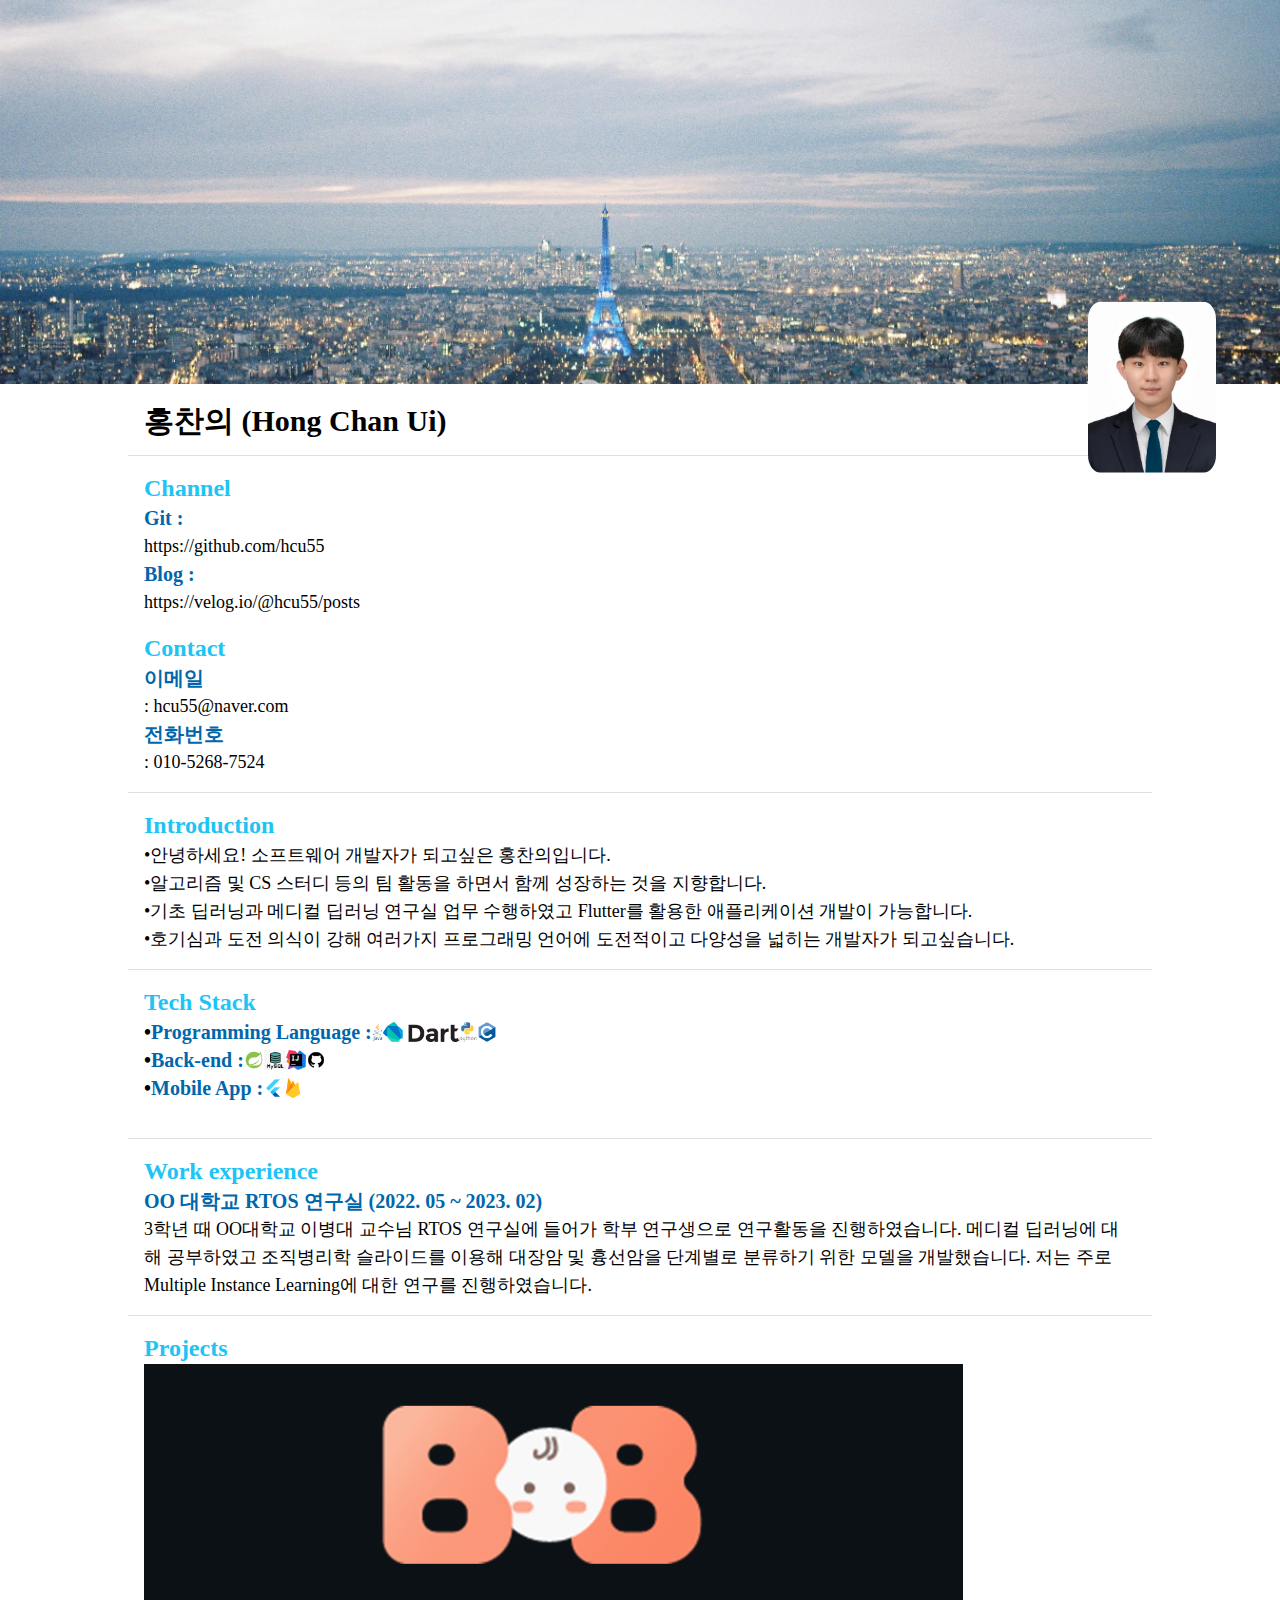
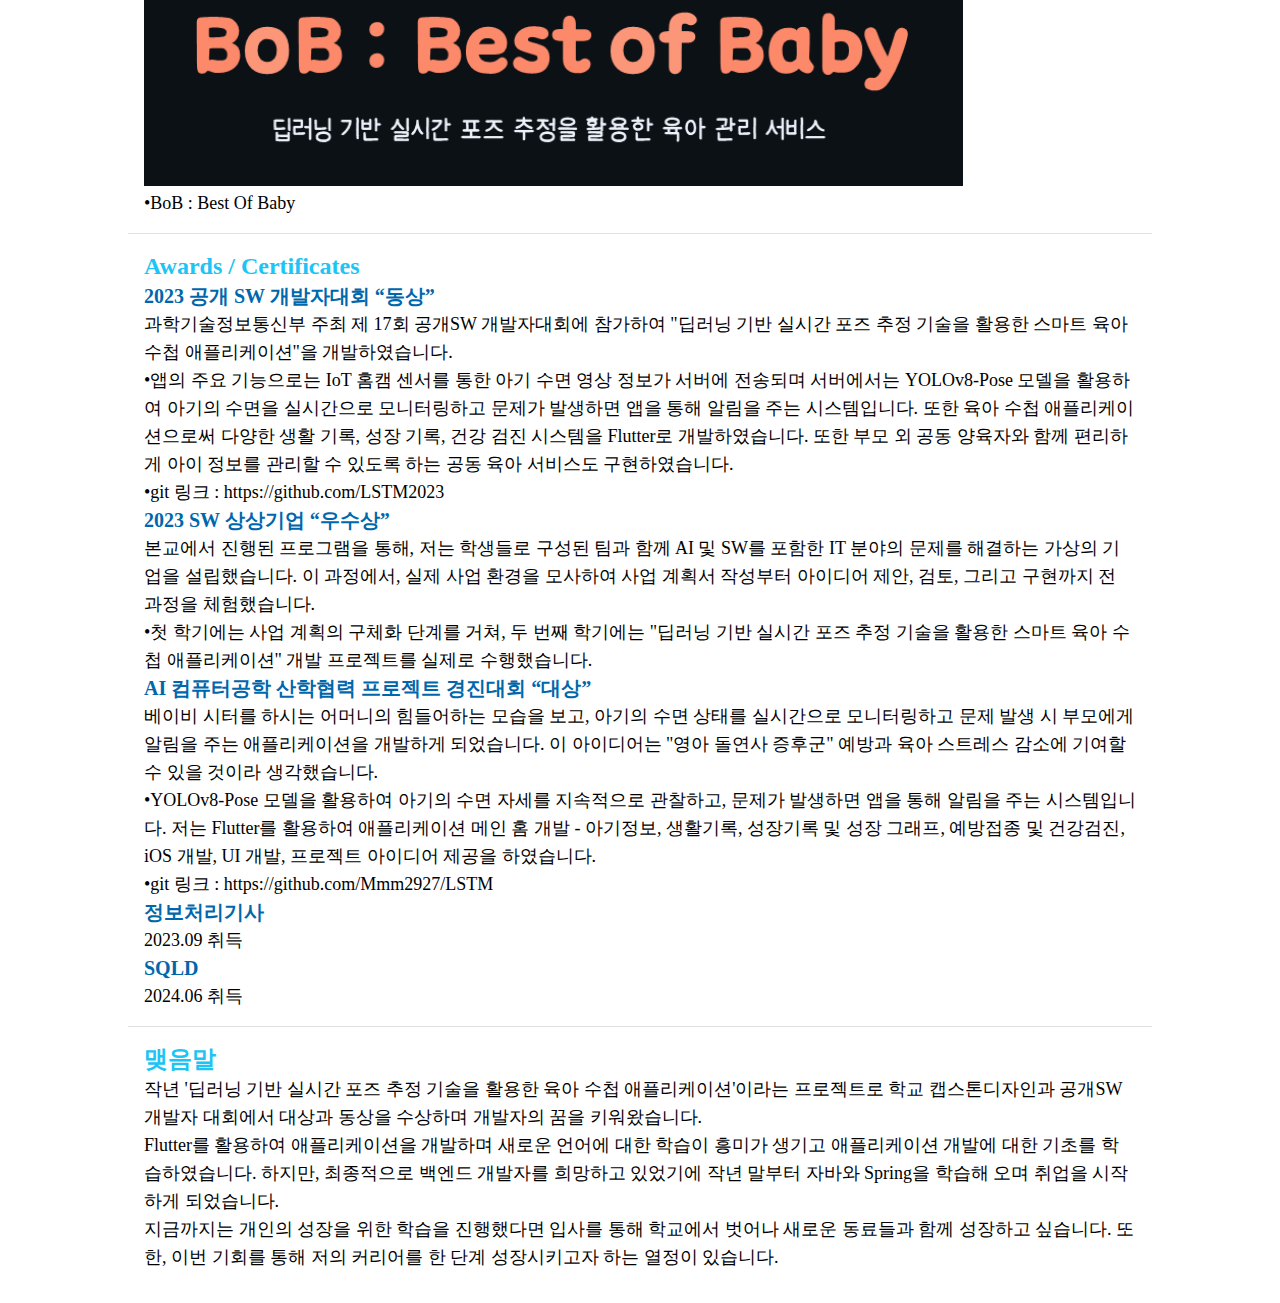
==== commit 90f0c25a: ":lipstick: 줄바꿈 수정" ====
--- a/index.html
+++ b/index.html
@@ -25,23 +25,19 @@
         <div class="container_card">
           <p class="text_l">Channel</p>
           <span class="text_m">Git : </span>
-          <a href="https://github.com/hcu55"
-            ><span class="text_s">https://github.com/hcu55</span></a
-          >
-          <br />
+          <a href="https://github.com/hcu55"><p class="text_s">https://github.com/hcu55</p></a>
           <span class="text_m">Blog : </span>
           <a href="https://velog.io/@hcu55/posts"
-            ><span class="text_s">https://velog.io/@hcu55/posts</span></a
+            ><p class="text_s">https://velog.io/@hcu55/posts</p></a
           >
         </div>
         <!-- contact -->
         <div class="container_card">
           <p class="text_l">Contact</p>
           <span class="text_m">이메일</span>
-          <span class="text_s">: hcu55@naver.com</span>
-          <br />
+          <p class="text_s">: hcu55@naver.com</p>
           <span class="text_m">전화번호</span>
-          <span class="text_s">: 010-5268-7524</span>
+          <p class="text_s">: 010-5268-7524</p>
         </div>
       </div>
       <div class="line"></div>
@@ -222,18 +218,23 @@
       <!-- epilogue -->
       <div class="container_content">
         <span class="text_l">맺음말</span>
-        <p class="text_s">
-          작년 '딥러닝 기반 실시간 포즈 추정 기술을 활용한 육아 수첩 애플리케이션'이라는 프로젝트로
-          학교 캡스톤디자인과 공개SW 개발자 대회에서 대상과 동상을 수상하며 개발자의 꿈을
-          키워왔습니다. <br />
-          Flutter를 활용하여 애플리케이션을 개발하며 새로운 언어에 대한 학습이 흥미가 생기고
-          애플리케이션 개발에 대한 기초를 학습하였습니다. 하지만, 최종적으로 백엔드 개발자를
-          희망하고 있었기에 작년 말부터 자바와 Spring을 학습해 오며 취업을 시작하게 되었습니다.
-          <br />
-          지금까지는 개인의 성장을 위한 학습을 진행했다면 입사를 통해 학교에서 벗어나 새로운
-          동료들과 함께 성장하고 싶습니다. 또한, 이번 기회를 통해 저의 커리어를 한 단계 성장시키고자
-          하는 열정이 있습니다.
-        </p>
+        <div>
+          <p class="text_s">
+            작년 '딥러닝 기반 실시간 포즈 추정 기술을 활용한 육아 수첩 애플리케이션'이라는
+            프로젝트로 학교 캡스톤디자인과 공개SW 개발자 대회에서 대상과 동상을 수상하며 개발자의
+            꿈을 키워왔습니다.
+          </p>
+          <p class="text_s">
+            Flutter를 활용하여 애플리케이션을 개발하며 새로운 언어에 대한 학습이 흥미가 생기고
+            애플리케이션 개발에 대한 기초를 학습하였습니다. 하지만, 최종적으로 백엔드 개발자를
+            희망하고 있었기에 작년 말부터 자바와 Spring을 학습해 오며 취업을 시작하게 되었습니다.
+          </p>
+          <p class="text_s">
+            지금까지는 개인의 성장을 위한 학습을 진행했다면 입사를 통해 학교에서 벗어나 새로운
+            동료들과 함께 성장하고 싶습니다. 또한, 이번 기회를 통해 저의 커리어를 한 단계
+            성장시키고자 하는 열정이 있습니다.
+          </p>
+        </div>
       </div>
     </div>
   </body>
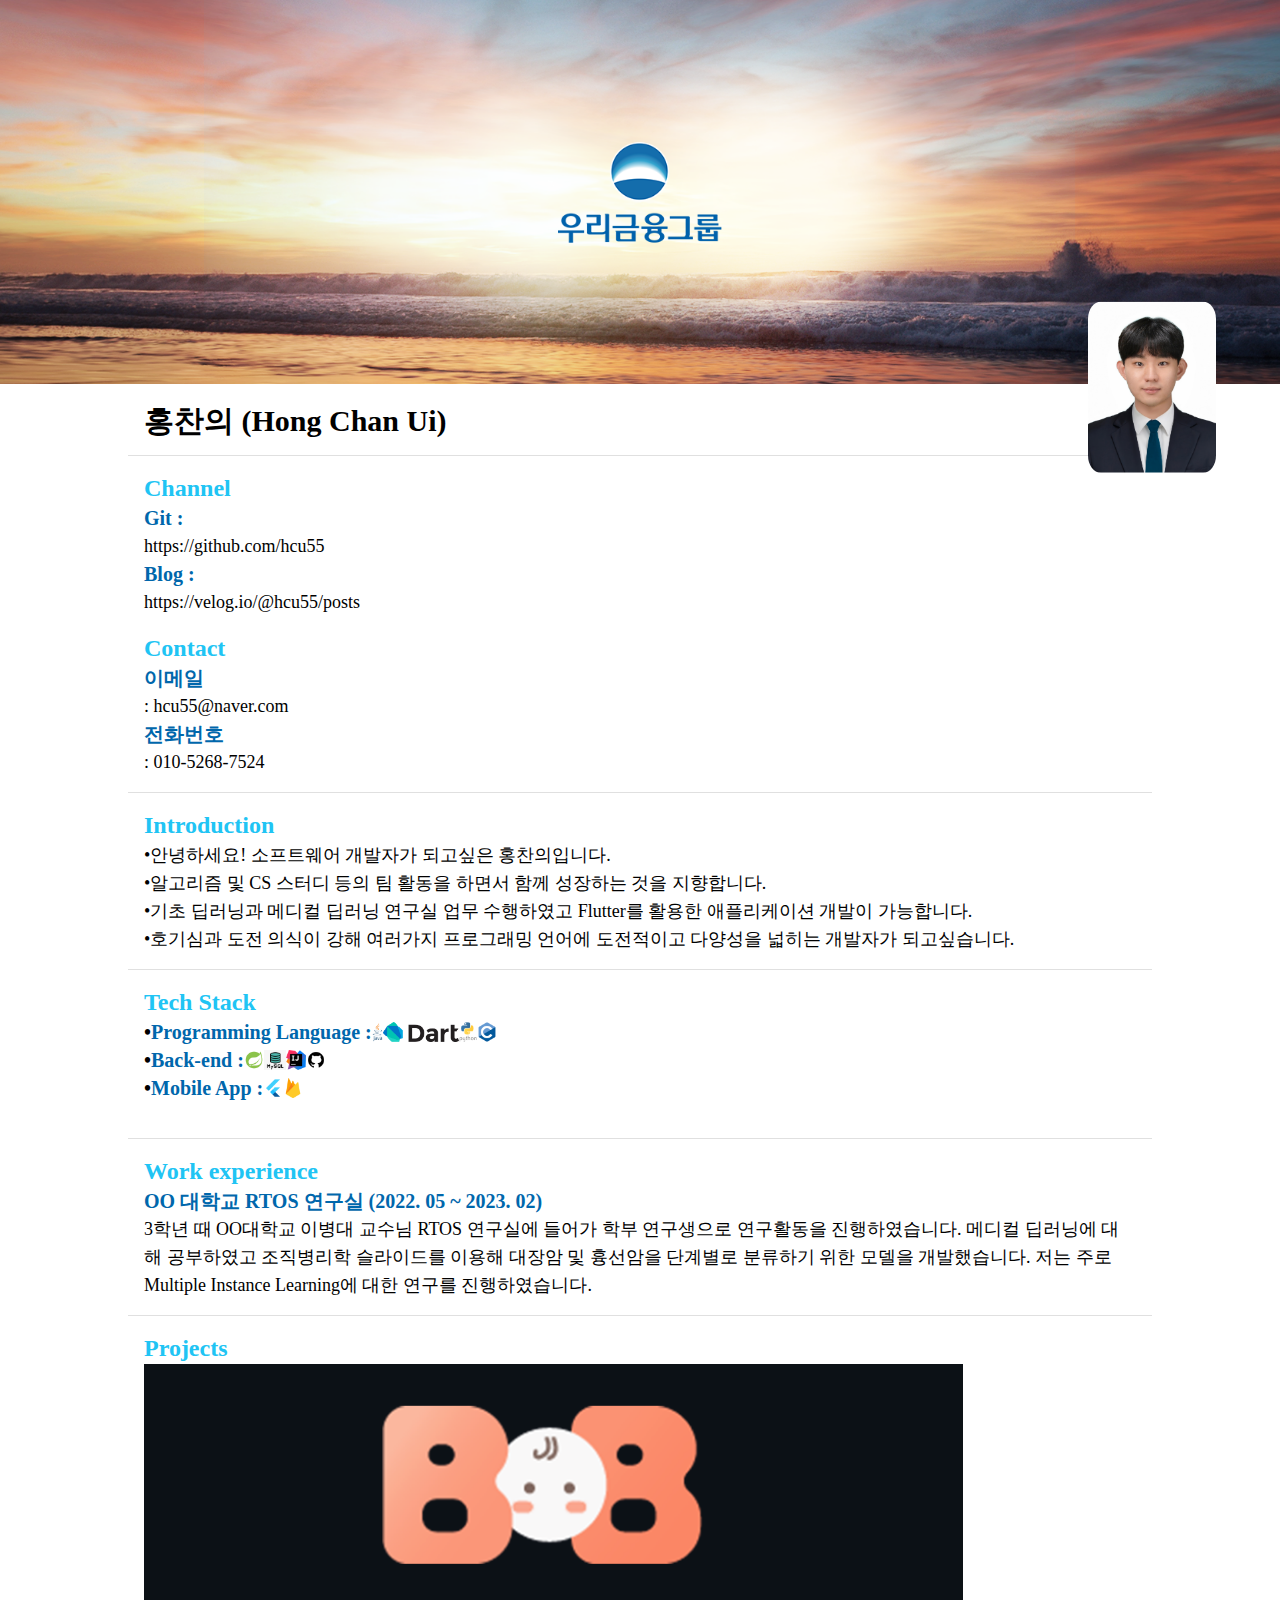
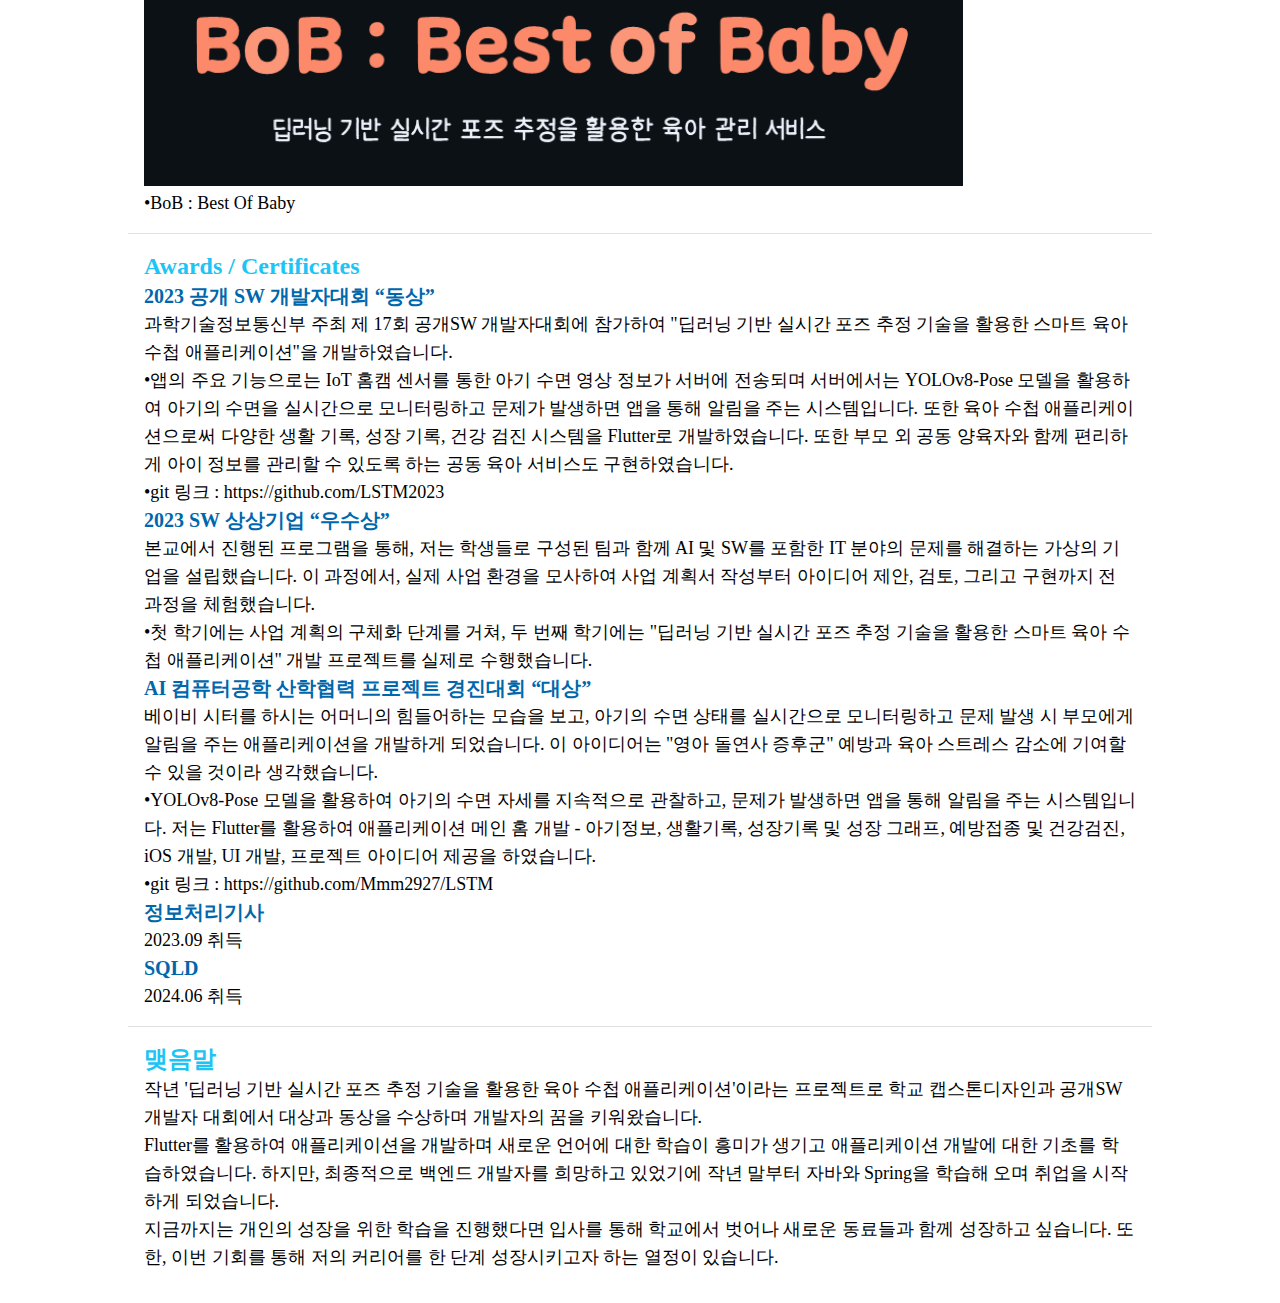
==== commit 32667ba3: ":lipstick: Background 이미지 변경" ====
--- a/index.html
+++ b/index.html
@@ -10,7 +10,7 @@
 
   <body>
     <div class="img_background_container">
-      <img src="./src/img/000024.JPG" alt="Background Image" class="img_background" />
+      <img src="./src/img/woori_img.jpg" alt="Background Image" class="img_background" />
       <!-- <span class="text_l">Background Image</span> -->
       <img src="./src/img/profile_img.jpg" alt="Profile Image" class="img_profile" />
     </div>
@@ -120,7 +120,7 @@
       </div>
       <!-- card -->
       <div class="container_divide">
-        <a href="./test.html" class="container_card">
+        <a href="./detail.html" class="container_card">
           <div>
             <img src="./src/img/bob_project_img.png" alt="BoB 이미지" class="img_card" />
             <span class="text_s"><span class="dot">&#8226;</span>BoB : Best Of Baby</span>
--- a/style.css
+++ b/style.css
@@ -1,3 +1,10 @@
+@import url("https://cdn.jsdelivr.net/gh/orioncactus/pretendard@v1.3.9/dist/web/static/pretendard.min.css");
+
+* {
+  font-family: "Pretendard Variable", Pretendard, -apple-system, BlinkMacSystemFont, system-ui,
+    Roboto, "Helvetica Neue", "Segoe UI", "Apple SD Gothic Neo", "Noto Sans KR", "Malgun Gothic",
+    "Apple Color Emoji", "Segoe UI Emoji", "Segoe UI Symbol", sans-serif;
+}
 /* Container */
 
 .container {
@@ -21,6 +28,7 @@
   width: fit-content;
   height: fit-content;
   padding: 0 16px 0 16px; /* 좌우 padding을 16px로 설정 */
+  animation: fadeIn 2s 1 forwards;
 }
 
 .container_card {
@@ -30,30 +38,31 @@
 }
 
 @media (max-width: 1600px) {
-    .container_divide .container_card {
-        max-width: 80%;
-    }
+  .container_divide .container_card {
+    max-width: 80%;
   }
+}
 
 .container_divide {
   display: flex;
   flex-wrap: wrap;
   gap: 16px;
+  animation: fadeIn 2s 1 forwards;
 }
 
 .container_divide .container_card {
-    width: 100%;
+  width: 100%;
   flex: 1 1 calc(50% - 32px); /* 2열 배치, 16px 간격을 감안하여 너비 설정 */
   margin: 0 16px 0 16px; /* 좌우 margin을 16px로 설정 */
 }
 
 @media (max-width: 700px) {
-    .container_divide {
-      padding-left: 0; /* 작은 화면에서는 패딩 제거 */
-      padding-right: 0; /* 작은 화면에서는 패딩 제거 */
-      flex-direction: column; /* 세로 방향으로 배치 */
-    }
+  .container_divide {
+    padding-left: 0; /* 작은 화면에서는 패딩 제거 */
+    padding-right: 0; /* 작은 화면에서는 패딩 제거 */
+    flex-direction: column; /* 세로 방향으로 배치 */
   }
+}
 
 .img_background_container {
   position: relative;
@@ -130,13 +139,13 @@
 }
 
 @media (max-width: 1600px) {
-    .img_profile {
-        position: absolute;
-        top: 100%;
-        left: 85%;
-        transform: translateY(-50%);
-    }
+  .img_profile {
+    position: absolute;
+    top: 100%;
+    left: 85%;
+    transform: translateY(-50%);
   }
+}
 
 .img_tech {
   height: 1.25rem; /* 높이를 16px로 설정 */
@@ -165,10 +174,19 @@
 }
 
 .dot {
-    color: #000;
+  color: #000;
 }
 
 li {
   display: flex;
-  align-items: center; 
-}+  align-items: center;
+}
+
+@keyframes fadeIn {
+  from {
+    opacity: 0;
+  }
+  to {
+    opacity: 1;
+  }
+}
